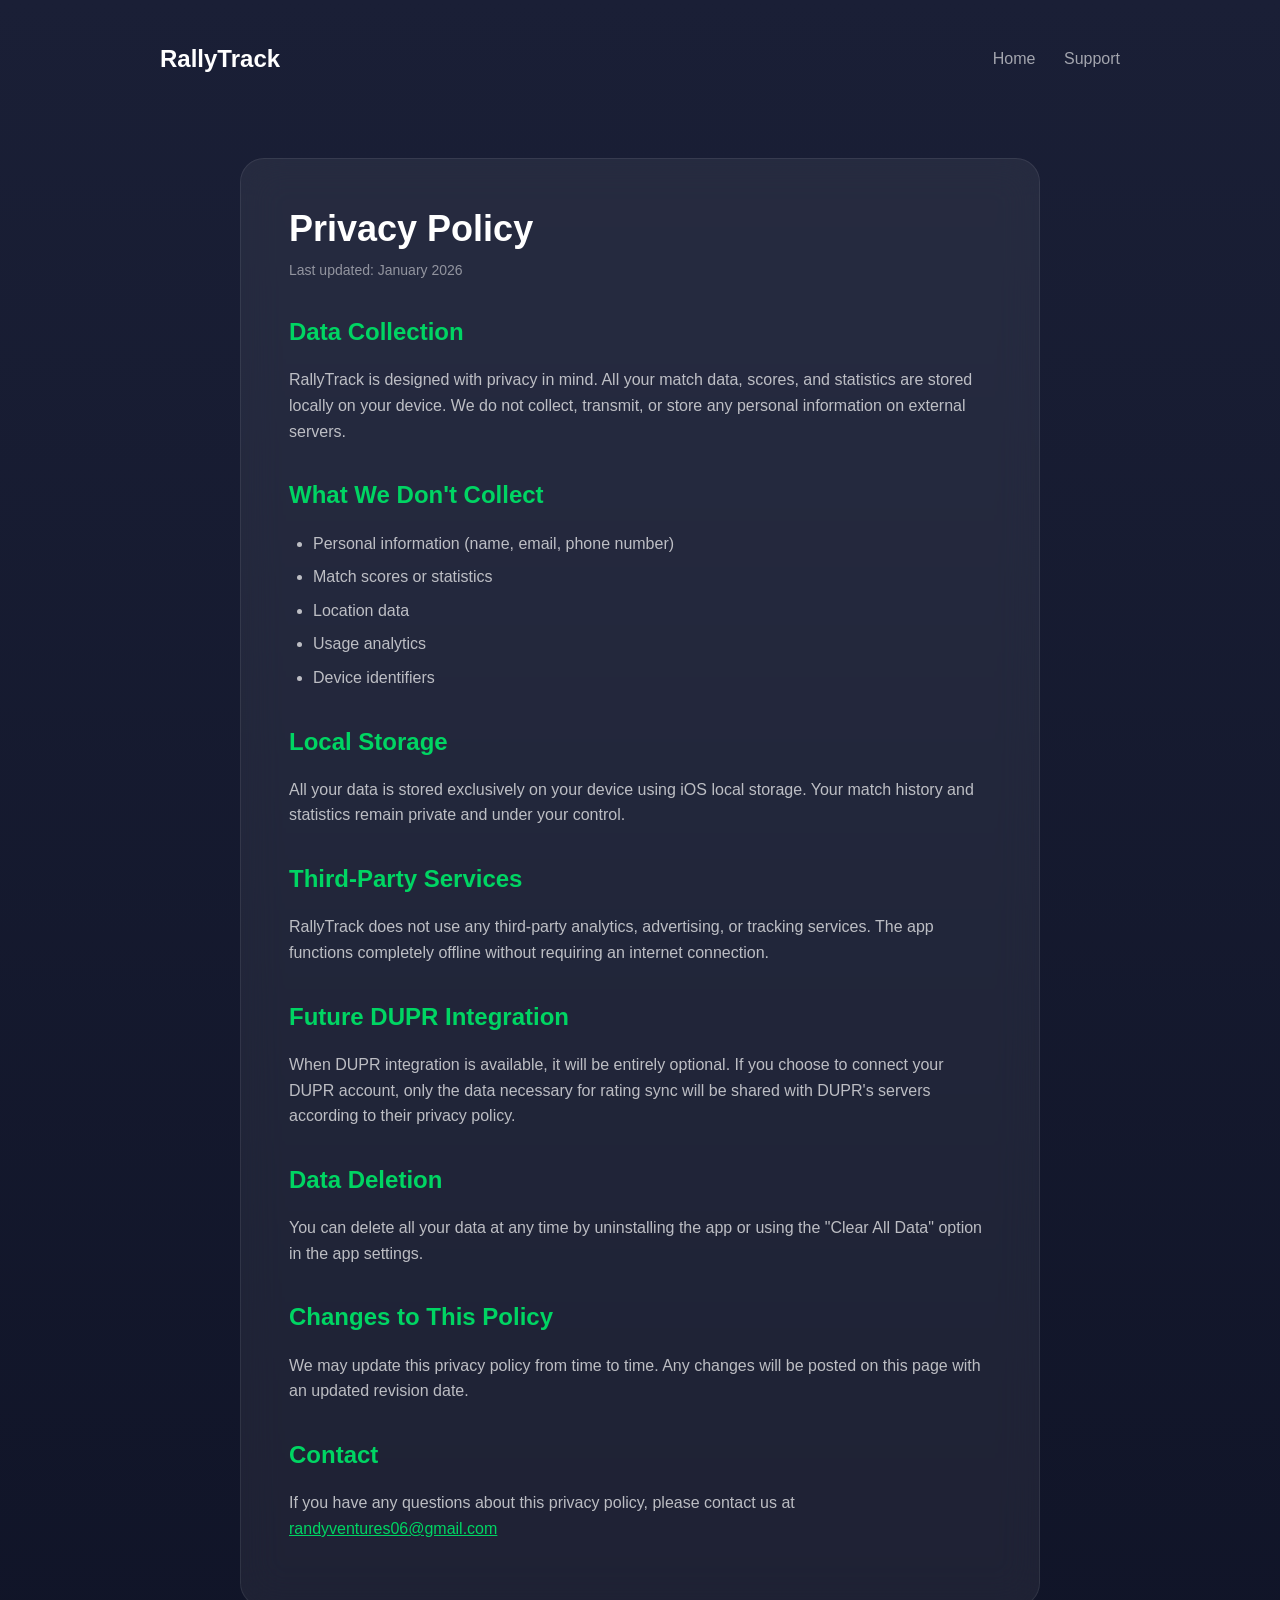
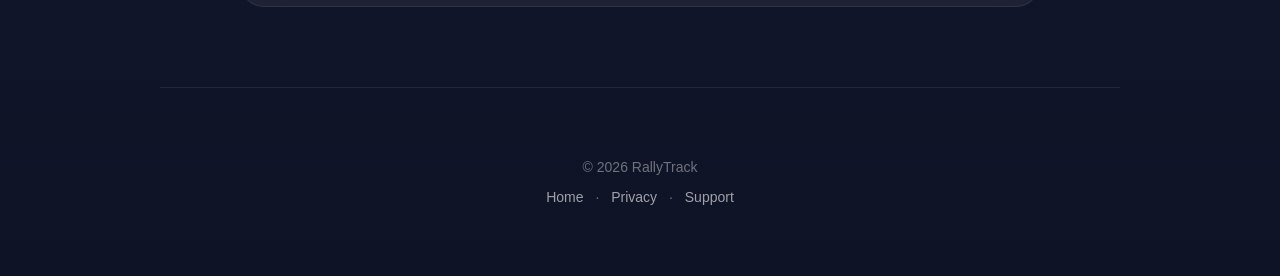
==== site/privacy.html @ a4e7afaf "Update support email to randyventures06@gmail.com" ====
<!doctype html>
<html lang="en">
  <head>
    <meta charset="UTF-8" />
    <meta name="viewport" content="width=device-width, initial-scale=1" />
    <title>Privacy Policy — RallyTrack</title>
    <meta name="description" content="RallyTrack privacy policy" />
    <link rel="stylesheet" href="styles.css" />
    <link rel="icon" type="image/png" href="app-icon.png" />
    <style>
      .content {
        background: rgba(255,255,255,0.06);
        border: 1px solid rgba(255,255,255,0.08);
        border-radius: 24px;
        padding: 48px;
        max-width: 800px;
        margin: 40px auto;
        backdrop-filter: blur(20px);
      }
      
      .content h1 {
        font-size: 36px;
        margin-bottom: 8px;
      }
      
      .content .date {
        color: rgba(255,255,255,0.5);
        font-size: 14px;
        margin-bottom: 32px;
      }
      
      .content h2 {
        font-size: 24px;
        margin-top: 32px;
        margin-bottom: 16px;
        color: #00D563;
      }
      
      .content p {
        color: rgba(255,255,255,0.7);
        margin-bottom: 16px;
        line-height: 1.6;
      }
      
      .content ul {
        color: rgba(255,255,255,0.7);
        margin-left: 24px;
        margin-bottom: 16px;
      }
      
      .content li {
        margin-bottom: 8px;
      }
      
      @media (max-width: 768px) {
        .content {
          padding: 32px 24px;
        }
        
        .content h1 {
          font-size: 28px;
        }
      }
    </style>
  </head>
  <body>
    <div class="container">
      <nav class="nav">
        <div class="brand">RallyTrack</div>
        <div>
          <a href="index.html">Home</a>
          <a href="support.html">Support</a>
        </div>
      </nav>

      <div class="content">
        <h1>Privacy Policy</h1>
        <p class="date">Last updated: January 2026</p>

        <h2>Data Collection</h2>
        <p>
          RallyTrack is designed with privacy in mind. All your match data, scores, and statistics
          are stored locally on your device. We do not collect, transmit, or store any personal
          information on external servers.
        </p>

        <h2>What We Don't Collect</h2>
        <ul>
          <li>Personal information (name, email, phone number)</li>
          <li>Match scores or statistics</li>
          <li>Location data</li>
          <li>Usage analytics</li>
          <li>Device identifiers</li>
        </ul>

        <h2>Local Storage</h2>
        <p>
          All your data is stored exclusively on your device using iOS local storage.
          Your match history and statistics remain private and under your control.
        </p>

        <h2>Third-Party Services</h2>
        <p>
          RallyTrack does not use any third-party analytics, advertising, or tracking services.
          The app functions completely offline without requiring an internet connection.
        </p>

        <h2>Future DUPR Integration</h2>
        <p>
          When DUPR integration is available, it will be entirely optional. If you choose to connect
          your DUPR account, only the data necessary for rating sync will be shared with DUPR's
          servers according to their privacy policy.
        </p>

        <h2>Data Deletion</h2>
        <p>
          You can delete all your data at any time by uninstalling the app or using the "Clear All Data"
          option in the app settings.
        </p>

        <h2>Changes to This Policy</h2>
        <p>
          We may update this privacy policy from time to time. Any changes will be posted on this page
          with an updated revision date.
        </p>

        <h2>Contact</h2>
        <p>
          If you have any questions about this privacy policy, please contact us at
          <a href="mailto:randyventures06@gmail.com" style="color: #00D563;">randyventures06@gmail.com</a>
        </p>
      </div>

      <div class="footer">
        <p>© 2026 RallyTrack</p>
        <p>
          <a href="index.html">Home</a> ·
          <a href="privacy.html">Privacy</a> · 
          <a href="support.html">Support</a>
        </p>
      </div>
    </div>
  </body>
</html>
---- site/styles.css ----
* {
  margin: 0;
  padding: 0;
  box-sizing: border-box;
}

body {
  font-family: -apple-system, BlinkMacSystemFont, "Segoe UI", Roboto, "Helvetica Neue", Arial, sans-serif;
  background: linear-gradient(180deg, #1A1F36 0%, #0f1326 100%);
  color: #ffffff;
  line-height: 1.6;
  min-height: 100vh;
}

.container {
  max-width: 1000px;
  margin: 0 auto;
  padding: 20px;
}

/* Navigation */
.nav {
  display: flex;
  justify-content: space-between;
  align-items: center;
  padding: 20px 0;
  margin-bottom: 60px;
}

.brand {
  font-size: 24px;
  font-weight: 600;
  color: #ffffff;
}

.nav a {
  color: rgba(255,255,255,0.6);
  text-decoration: none;
  margin-left: 24px;
  font-size: 16px;
  transition: color 0.2s;
}

.nav a:hover {
  color: #00D563;
}

/* Hero Section */
.hero {
  display: flex;
  flex-direction: column;
  align-items: center;
  text-align: center;
  gap: 40px;
  margin-bottom: 80px;
  padding: 40px 0;
}

.hero-icon {
  width: 100px;
  height: 100px;
  border-radius: 22px;
  margin-bottom: 20px;
}

.badge {
  display: inline-block;
  background: rgba(0,213,99,0.1);
  color: #00D563;
  padding: 6px 14px;
  border-radius: 20px;
  font-size: 14px;
  font-weight: 500;
  margin-bottom: 16px;
  border: 1px solid rgba(0,213,99,0.2);
}

h1 {
  font-size: 48px;
  font-weight: 700;
  line-height: 1.2;
  margin-bottom: 20px;
  max-width: 700px;
}

.hero p {
  font-size: 20px;
  color: rgba(255,255,255,0.7);
  max-width: 600px;
  margin-bottom: 30px;
}

.cta {
  display: inline-block;
  background: linear-gradient(135deg, #00D563 0%, #00B851 100%);
  color: #ffffff;
  padding: 16px 32px;
  border-radius: 12px;
  text-decoration: none;
  font-weight: 600;
  font-size: 17px;
  margin: 8px;
  transition: all 0.2s;
  box-shadow: 0 4px 20px rgba(0,213,99,0.3);
}

.cta:hover {
  transform: translateY(-2px);
  box-shadow: 0 6px 30px rgba(0,213,99,0.4);
}

.cta.secondary {
  background: rgba(255,255,255,0.08);
  box-shadow: none;
  border: 1px solid rgba(255,255,255,0.12);
}

.cta.secondary:hover {
  background: rgba(255,255,255,0.12);
  box-shadow: none;
}

.hero-card {
  background: rgba(255,255,255,0.06);
  border: 1px solid rgba(255,255,255,0.08);
  border-radius: 24px;
  padding: 40px;
  max-width: 500px;
  width: 100%;
  backdrop-filter: blur(20px);
  text-align: left;
}

.hero-card h2 {
  font-size: 24px;
  font-weight: 600;
  margin-bottom: 20px;
}

.hero-card p {
  color: rgba(255,255,255,0.6);
  font-size: 16px;
  margin: 12px 0;
  line-height: 1.5;
}

/* Feature Grid */
.section {
  display: grid;
  grid-template-columns: repeat(auto-fit, minmax(280px, 1fr));
  gap: 24px;
  margin-bottom: 60px;
}

.card {
  background: rgba(255,255,255,0.06);
  border: 1px solid rgba(255,255,255,0.08);
  border-radius: 20px;
  padding: 32px;
  backdrop-filter: blur(20px);
  transition: all 0.3s;
}

.card:hover {
  background: rgba(255,255,255,0.08);
  border-color: rgba(0,213,99,0.2);
  transform: translateY(-4px);
}

.card h3 {
  font-size: 20px;
  font-weight: 600;
  margin-bottom: 12px;
  color: #ffffff;
}

.card p {
  font-size: 16px;
  color: rgba(255,255,255,0.6);
  line-height: 1.5;
}

/* Footer */
.footer {
  text-align: center;
  padding: 60px 20px 40px;
  border-top: 1px solid rgba(255,255,255,0.08);
  margin-top: 80px;
}

.footer p {
  color: rgba(255,255,255,0.4);
  font-size: 14px;
  margin: 8px 0;
}

.footer a {
  color: rgba(255,255,255,0.6);
  text-decoration: none;
  margin: 0 8px;
  transition: color 0.2s;
}

.footer a:hover {
  color: #00D563;
}

/* Responsive */
@media (max-width: 768px) {
  h1 {
    font-size: 36px;
  }

  .hero p {
    font-size: 18px;
  }

  .nav {
    margin-bottom: 40px;
  }

  .brand {
    font-size: 20px;
  }

  .nav a {
    font-size: 14px;
    margin-left: 16px;
  }

  .section {
    grid-template-columns: 1fr;
  }

  .cta {
    width: 100%;
    margin: 4px 0;
  }
}
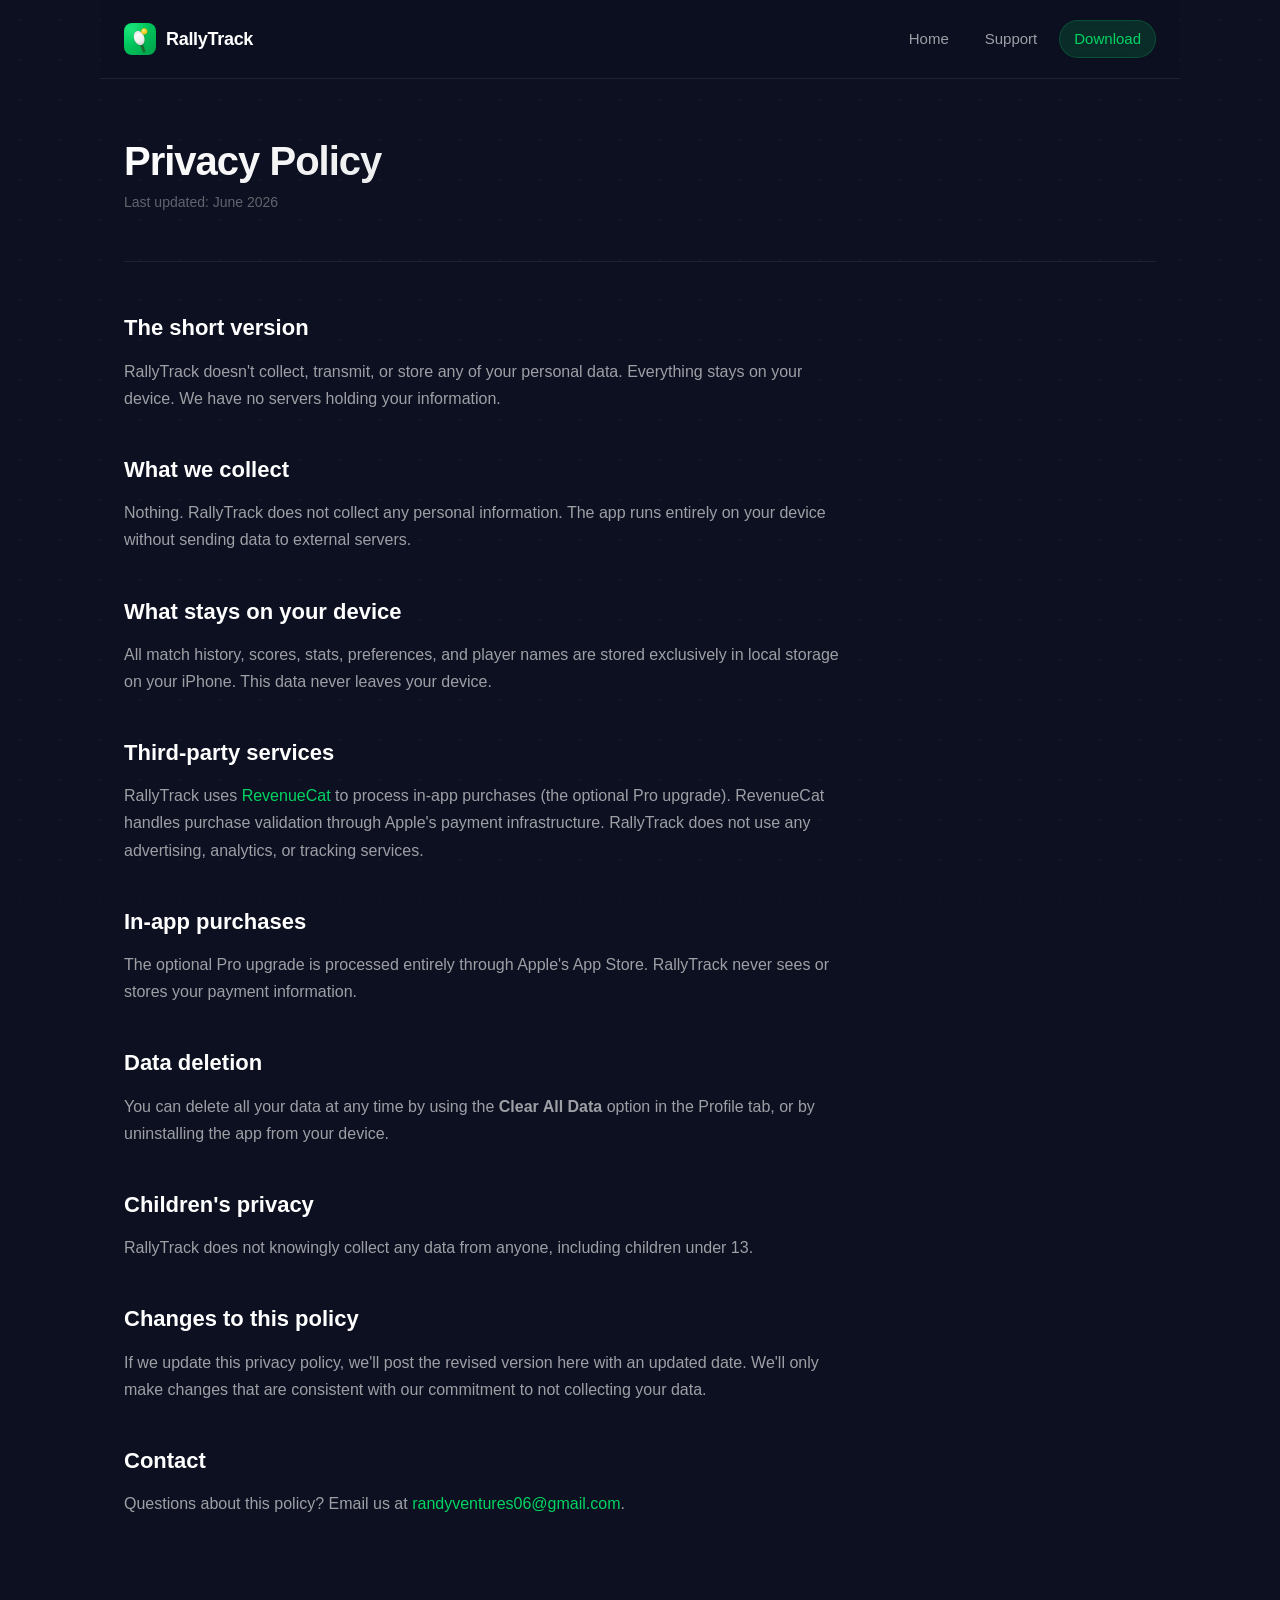
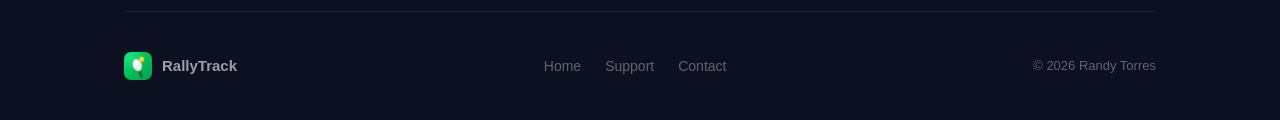
==== commit 94114cc7: "Redesign site — new nav, hero mockup, feature cards, how it works, pro section; fix App Store URL, u" ====
--- a/site/privacy.html
+++ b/site/privacy.html
@@ -1,144 +1,77 @@
 <!doctype html>
 <html lang="en">
-  <head>
-    <meta charset="UTF-8" />
-    <meta name="viewport" content="width=device-width, initial-scale=1" />
-    <title>Privacy Policy — RallyTrack</title>
-    <meta name="description" content="RallyTrack privacy policy" />
-    <link rel="stylesheet" href="styles.css" />
-    <link rel="icon" type="image/png" href="app-icon.png" />
-    <style>
-      .content {
-        background: rgba(255,255,255,0.06);
-        border: 1px solid rgba(255,255,255,0.08);
-        border-radius: 24px;
-        padding: 48px;
-        max-width: 800px;
-        margin: 40px auto;
-        backdrop-filter: blur(20px);
-      }
-      
-      .content h1 {
-        font-size: 36px;
-        margin-bottom: 8px;
-      }
-      
-      .content .date {
-        color: rgba(255,255,255,0.5);
-        font-size: 14px;
-        margin-bottom: 32px;
-      }
-      
-      .content h2 {
-        font-size: 24px;
-        margin-top: 32px;
-        margin-bottom: 16px;
-        color: #00D563;
-      }
-      
-      .content p {
-        color: rgba(255,255,255,0.7);
-        margin-bottom: 16px;
-        line-height: 1.6;
-      }
-      
-      .content ul {
-        color: rgba(255,255,255,0.7);
-        margin-left: 24px;
-        margin-bottom: 16px;
-      }
-      
-      .content li {
-        margin-bottom: 8px;
-      }
-      
-      @media (max-width: 768px) {
-        .content {
-          padding: 32px 24px;
-        }
-        
-        .content h1 {
-          font-size: 28px;
-        }
-      }
-    </style>
-  </head>
-  <body>
-    <div class="container">
-      <nav class="nav">
-        <div class="brand">RallyTrack</div>
-        <div>
-          <a href="index.html">Home</a>
-          <a href="support.html">Support</a>
-        </div>
-      </nav>
+<head>
+  <meta charset="UTF-8" />
+  <meta name="viewport" content="width=device-width, initial-scale=1" />
+  <title>Privacy Policy — RallyTrack</title>
+  <meta name="description" content="RallyTrack privacy policy" />
+  <link rel="stylesheet" href="styles.css" />
+  <link rel="icon" type="image/png" href="app-icon.png" />
+</head>
+<body>
+<div class="container">
 
-      <div class="content">
-        <h1>Privacy Policy</h1>
-        <p class="date">Last updated: January 2026</p>
+  <nav class="nav">
+    <a href="index.html" class="brand">
+      <img src="app-icon.png" alt="RallyTrack" />
+      <span class="brand-name">RallyTrack</span>
+    </a>
+    <div class="nav-links">
+      <a href="index.html">Home</a>
+      <a href="support.html">Support</a>
+      <a href="https://apps.apple.com/us/app/pickleball-score-keeper-rally/id6760594178" target="_blank" class="nav-cta">Download</a>
+    </div>
+  </nav>
 
-        <h2>Data Collection</h2>
-        <p>
-          RallyTrack is designed with privacy in mind. All your match data, scores, and statistics
-          are stored locally on your device. We do not collect, transmit, or store any personal
-          information on external servers.
-        </p>
+  <div class="inner-hero">
+    <h1>Privacy Policy</h1>
+    <p class="date">Last updated: June 2026</p>
+  </div>
 
-        <h2>What We Don't Collect</h2>
-        <ul>
-          <li>Personal information (name, email, phone number)</li>
-          <li>Match scores or statistics</li>
-          <li>Location data</li>
-          <li>Usage analytics</li>
-          <li>Device identifiers</li>
-        </ul>
+  <div class="content-body">
 
-        <h2>Local Storage</h2>
-        <p>
-          All your data is stored exclusively on your device using iOS local storage.
-          Your match history and statistics remain private and under your control.
-        </p>
+    <h2>The short version</h2>
+    <p>RallyTrack doesn't collect, transmit, or store any of your personal data. Everything stays on your device. We have no servers holding your information.</p>
 
-        <h2>Third-Party Services</h2>
-        <p>
-          RallyTrack does not use any third-party analytics, advertising, or tracking services.
-          The app functions completely offline without requiring an internet connection.
-        </p>
+    <h2>What we collect</h2>
+    <p>Nothing. RallyTrack does not collect any personal information. The app runs entirely on your device without sending data to external servers.</p>
 
-        <h2>Future DUPR Integration</h2>
-        <p>
-          When DUPR integration is available, it will be entirely optional. If you choose to connect
-          your DUPR account, only the data necessary for rating sync will be shared with DUPR's
-          servers according to their privacy policy.
-        </p>
+    <h2>What stays on your device</h2>
+    <p>All match history, scores, stats, preferences, and player names are stored exclusively in local storage on your iPhone. This data never leaves your device.</p>
 
-        <h2>Data Deletion</h2>
-        <p>
-          You can delete all your data at any time by uninstalling the app or using the "Clear All Data"
-          option in the app settings.
-        </p>
+    <h2>Third-party services</h2>
+    <p>RallyTrack uses <a href="https://www.revenuecat.com/privacy" target="_blank">RevenueCat</a> to process in-app purchases (the optional Pro upgrade). RevenueCat handles purchase validation through Apple's payment infrastructure. RallyTrack does not use any advertising, analytics, or tracking services.</p>
 
-        <h2>Changes to This Policy</h2>
-        <p>
-          We may update this privacy policy from time to time. Any changes will be posted on this page
-          with an updated revision date.
-        </p>
+    <h2>In-app purchases</h2>
+    <p>The optional Pro upgrade is processed entirely through Apple's App Store. RallyTrack never sees or stores your payment information.</p>
 
-        <h2>Contact</h2>
-        <p>
-          If you have any questions about this privacy policy, please contact us at
-          <a href="mailto:randyventures06@gmail.com" style="color: #00D563;">randyventures06@gmail.com</a>
-        </p>
-      </div>
+    <h2>Data deletion</h2>
+    <p>You can delete all your data at any time by using the <strong>Clear All Data</strong> option in the Profile tab, or by uninstalling the app from your device.</p>
 
-      <div class="footer">
-        <p>© 2026 RallyTrack</p>
-        <p>
-          <a href="index.html">Home</a> ·
-          <a href="privacy.html">Privacy</a> · 
-          <a href="support.html">Support</a>
-        </p>
-      </div>
+    <h2>Children's privacy</h2>
+    <p>RallyTrack does not knowingly collect any data from anyone, including children under 13.</p>
+
+    <h2>Changes to this policy</h2>
+    <p>If we update this privacy policy, we'll post the revised version here with an updated date. We'll only make changes that are consistent with our commitment to not collecting your data.</p>
+
+    <h2>Contact</h2>
+    <p>Questions about this policy? Email us at <a href="mailto:randyventures06@gmail.com">randyventures06@gmail.com</a>.</p>
+
+  </div>
+
+  <footer class="footer">
+    <div class="footer-brand">
+      <img src="app-icon.png" alt="RallyTrack" />
+      <span>RallyTrack</span>
     </div>
-  </body>
+    <div class="footer-links">
+      <a href="index.html">Home</a>
+      <a href="support.html">Support</a>
+      <a href="mailto:randyventures06@gmail.com">Contact</a>
+    </div>
+    <div class="footer-copy">© 2026 Randy Torres</div>
+  </footer>
+
+</div>
+</body>
 </html>
--- a/site/styles.css
+++ b/site/styles.css
@@ -1,239 +1,852 @@
-* {
+*, *::before, *::after {
   margin: 0;
   padding: 0;
   box-sizing: border-box;
 }
 
+:root {
+  --green: #00D563;
+  --green-dark: #00B851;
+  --green-glow: rgba(0, 213, 99, 0.15);
+  --bg: #0d1020;
+  --bg2: #111628;
+  --card: rgba(255,255,255,0.055);
+  --card-border: rgba(255,255,255,0.08);
+  --text: #ffffff;
+  --text-sec: rgba(255,255,255,0.6);
+  --text-faint: rgba(255,255,255,0.35);
+  --divider: rgba(255,255,255,0.08);
+}
+
+html { scroll-behavior: smooth; }
+
 body {
-  font-family: -apple-system, BlinkMacSystemFont, "Segoe UI", Roboto, "Helvetica Neue", Arial, sans-serif;
-  background: linear-gradient(180deg, #1A1F36 0%, #0f1326 100%);
-  color: #ffffff;
+  font-family: -apple-system, BlinkMacSystemFont, "SF Pro Display", "Helvetica Neue", Arial, sans-serif;
+  background: var(--bg);
+  color: var(--text);
   line-height: 1.6;
   min-height: 100vh;
+  -webkit-font-smoothing: antialiased;
+}
+
+/* ─── Dot grid ─────────────────────────────────────── */
+body::before {
+  content: '';
+  position: fixed;
+  inset: 0;
+  background-image: radial-gradient(circle, rgba(255,255,255,0.035) 1px, transparent 1px);
+  background-size: 40px 40px;
+  pointer-events: none;
+  z-index: 0;
 }
 
 .container {
-  max-width: 1000px;
+  max-width: 1080px;
   margin: 0 auto;
-  padding: 20px;
-}
-
-/* Navigation */
+  padding: 0 24px;
+  position: relative;
+  z-index: 1;
+}
+
+/* ─── Nav ────────────────────────────────────────────── */
 .nav {
   display: flex;
   justify-content: space-between;
   align-items: center;
   padding: 20px 0;
-  margin-bottom: 60px;
+  position: sticky;
+  top: 0;
+  z-index: 100;
+  background: rgba(13,16,32,0.85);
+  backdrop-filter: blur(20px);
+  -webkit-backdrop-filter: blur(20px);
+  border-bottom: 1px solid var(--divider);
+  margin: 0 -24px;
+  padding-left: 24px;
+  padding-right: 24px;
 }
 
 .brand {
-  font-size: 24px;
-  font-weight: 600;
-  color: #ffffff;
-}
-
-.nav a {
-  color: rgba(255,255,255,0.6);
+  display: flex;
+  align-items: center;
+  gap: 10px;
   text-decoration: none;
-  margin-left: 24px;
-  font-size: 16px;
-  transition: color 0.2s;
-}
-
-.nav a:hover {
-  color: #00D563;
-}
-
-/* Hero Section */
-.hero {
-  display: flex;
-  flex-direction: column;
-  align-items: center;
-  text-align: center;
-  gap: 40px;
-  margin-bottom: 80px;
-  padding: 40px 0;
-}
-
-.hero-icon {
-  width: 100px;
-  height: 100px;
-  border-radius: 22px;
-  margin-bottom: 20px;
-}
-
-.badge {
-  display: inline-block;
-  background: rgba(0,213,99,0.1);
-  color: #00D563;
+  color: var(--text);
+}
+
+.brand img {
+  width: 32px;
+  height: 32px;
+  border-radius: 8px;
+}
+
+.brand-name {
+  font-size: 18px;
+  font-weight: 700;
+  letter-spacing: -0.3px;
+}
+
+.nav-links {
+  display: flex;
+  align-items: center;
+  gap: 8px;
+}
+
+.nav-links a {
+  color: var(--text-sec);
+  text-decoration: none;
+  font-size: 15px;
+  font-weight: 500;
   padding: 6px 14px;
   border-radius: 20px;
+  transition: all 0.2s;
+}
+
+.nav-links a:hover {
+  color: var(--text);
+  background: rgba(255,255,255,0.06);
+}
+
+.nav-links .nav-cta {
+  background: var(--green-glow);
+  color: var(--green);
+  border: 1px solid rgba(0,213,99,0.2);
+}
+
+.nav-links .nav-cta:hover {
+  background: rgba(0,213,99,0.2);
+}
+
+/* ─── Hero ───────────────────────────────────────────── */
+.hero {
+  display: grid;
+  grid-template-columns: 1fr 1fr;
+  gap: 60px;
+  align-items: center;
+  padding: 100px 0 80px;
+}
+
+.hero-left { max-width: 540px; }
+
+.hero-badge {
+  display: inline-flex;
+  align-items: center;
+  gap: 6px;
+  background: var(--green-glow);
+  color: var(--green);
+  padding: 6px 14px;
+  border-radius: 20px;
+  font-size: 13px;
+  font-weight: 600;
+  margin-bottom: 24px;
+  border: 1px solid rgba(0,213,99,0.2);
+  letter-spacing: 0.3px;
+}
+
+.hero-badge::before {
+  content: '';
+  width: 6px;
+  height: 6px;
+  border-radius: 50%;
+  background: var(--green);
+  flex-shrink: 0;
+}
+
+h1 {
+  font-size: 54px;
+  font-weight: 800;
+  line-height: 1.1;
+  letter-spacing: -1.5px;
+  margin-bottom: 20px;
+  background: linear-gradient(135deg, #ffffff 0%, rgba(255,255,255,0.75) 100%);
+  -webkit-background-clip: text;
+  -webkit-text-fill-color: transparent;
+  background-clip: text;
+}
+
+.hero-sub {
+  font-size: 18px;
+  color: var(--text-sec);
+  line-height: 1.65;
+  margin-bottom: 36px;
+  max-width: 440px;
+}
+
+.hero-actions {
+  display: flex;
+  flex-wrap: wrap;
+  gap: 12px;
+  align-items: center;
+}
+
+.btn {
+  display: inline-flex;
+  align-items: center;
+  gap: 10px;
+  padding: 14px 26px;
+  border-radius: 14px;
+  text-decoration: none;
+  font-weight: 700;
+  font-size: 16px;
+  transition: all 0.2s;
+  border: none;
+  cursor: pointer;
+}
+
+.btn-primary {
+  background: linear-gradient(135deg, var(--green) 0%, var(--green-dark) 100%);
+  color: #fff;
+  box-shadow: 0 4px 24px rgba(0,213,99,0.35);
+}
+
+.btn-primary:hover {
+  transform: translateY(-2px);
+  box-shadow: 0 8px 32px rgba(0,213,99,0.45);
+}
+
+.btn-ghost {
+  background: rgba(255,255,255,0.06);
+  color: var(--text-sec);
+  border: 1px solid var(--card-border);
+}
+
+.btn-ghost:hover {
+  background: rgba(255,255,255,0.1);
+  color: var(--text);
+}
+
+/* App Store button */
+.appstore-btn {
+  display: inline-flex;
+  align-items: center;
+  gap: 10px;
+  background: var(--text);
+  color: #000;
+  padding: 12px 22px;
+  border-radius: 14px;
+  text-decoration: none;
+  transition: all 0.2s;
+}
+
+.appstore-btn:hover {
+  transform: translateY(-2px);
+  box-shadow: 0 8px 32px rgba(255,255,255,0.15);
+}
+
+.appstore-btn svg { flex-shrink: 0; }
+
+.appstore-btn-text { line-height: 1.15; }
+.appstore-btn-label { font-size: 10px; font-weight: 500; opacity: 0.7; display: block; }
+.appstore-btn-store { font-size: 17px; font-weight: 700; display: block; }
+
+/* ─── Hero right — score mockup ────────────────────── */
+.hero-right {
+  display: flex;
+  justify-content: center;
+  align-items: center;
+}
+
+.score-mockup {
+  background: linear-gradient(145deg, #1c2038, #070916);
+  border: 1px solid rgba(255,255,255,0.1);
+  border-radius: 32px;
+  padding: 36px 32px 28px;
+  width: 100%;
+  max-width: 320px;
+  box-shadow: 0 24px 80px rgba(0,0,0,0.5), 0 0 0 1px rgba(255,255,255,0.05);
+  position: relative;
+  overflow: hidden;
+}
+
+.score-mockup::before {
+  content: '';
+  position: absolute;
+  top: -60px;
+  left: 50%;
+  transform: translateX(-50%);
+  width: 280px;
+  height: 280px;
+  background: radial-gradient(circle, rgba(0,213,99,0.12) 0%, transparent 70%);
+  pointer-events: none;
+}
+
+.mockup-header {
+  display: flex;
+  align-items: center;
+  justify-content: space-between;
+  margin-bottom: 28px;
+}
+
+.mockup-logo {
+  display: flex;
+  align-items: center;
+  gap: 8px;
+}
+
+.mockup-logo img {
+  width: 24px;
+  height: 24px;
+  border-radius: 6px;
+}
+
+.mockup-logo span {
+  font-size: 13px;
+  font-weight: 700;
+  letter-spacing: 0.5px;
+  color: rgba(255,255,255,0.9);
+}
+
+.mockup-badge {
+  font-size: 11px;
+  font-weight: 700;
+  color: var(--green);
+  background: rgba(0,213,99,0.12);
+  border: 1px solid rgba(0,213,99,0.25);
+  padding: 4px 10px;
+  border-radius: 20px;
+}
+
+.mockup-scores {
+  display: flex;
+  align-items: flex-end;
+  justify-content: center;
+  gap: 0;
+  margin-bottom: 8px;
+}
+
+.mockup-score {
+  text-align: center;
+  flex: 1;
+}
+
+.mockup-score-num {
+  font-size: 80px;
+  font-weight: 900;
+  line-height: 1;
+  letter-spacing: -3px;
+  font-variant-numeric: tabular-nums;
+}
+
+.mockup-score-num.you { color: var(--green); }
+.mockup-score-num.them { color: rgba(255,107,107,0.5); }
+
+.mockup-sep {
+  font-size: 40px;
+  font-weight: 200;
+  color: rgba(255,255,255,0.2);
+  padding: 0 6px;
+  padding-bottom: 12px;
+  align-self: flex-end;
+}
+
+.mockup-labels {
+  display: flex;
+  justify-content: space-around;
+  margin-bottom: 28px;
+}
+
+.mockup-label {
+  font-size: 11px;
+  font-weight: 700;
+  color: rgba(255,255,255,0.4);
+  letter-spacing: 1px;
+  text-align: center;
+}
+
+.mockup-divider {
+  height: 1px;
+  background: linear-gradient(90deg, transparent, rgba(255,255,255,0.07), transparent);
+  margin-bottom: 20px;
+}
+
+.mockup-pills {
+  display: grid;
+  grid-template-columns: 1fr 1fr;
+  gap: 8px;
+}
+
+.mockup-pill {
+  background: rgba(255,255,255,0.05);
+  border: 1px solid rgba(255,255,255,0.07);
+  border-radius: 12px;
+  padding: 10px 12px;
+  text-align: center;
+}
+
+.mockup-pill-val {
+  font-size: 16px;
+  font-weight: 800;
+  color: var(--text);
+}
+
+.mockup-pill-label {
+  font-size: 10px;
+  color: rgba(255,255,255,0.4);
+  margin-top: 2px;
+}
+
+.mockup-tap-btns {
+  display: grid;
+  grid-template-columns: 1fr 1fr;
+  gap: 10px;
+  margin-top: 20px;
+}
+
+.mockup-tap-btn {
+  border-radius: 16px;
+  padding: 16px 8px;
+  text-align: center;
+  font-size: 13px;
+  font-weight: 700;
+}
+
+.mockup-tap-btn.you-btn {
+  background: rgba(0,213,99,0.12);
+  border: 1px solid rgba(0,213,99,0.2);
+  color: var(--green);
+}
+
+.mockup-tap-btn.them-btn {
+  background: rgba(255,255,255,0.05);
+  border: 1px solid rgba(255,255,255,0.08);
+  color: rgba(255,255,255,0.5);
+}
+
+/* ─── Section headers ─────────────────────────────────── */
+.section-header {
+  text-align: center;
+  margin-bottom: 56px;
+}
+
+.section-label {
+  display: inline-block;
+  font-size: 12px;
+  font-weight: 700;
+  letter-spacing: 2px;
+  text-transform: uppercase;
+  color: var(--green);
+  margin-bottom: 14px;
+}
+
+.section-title {
+  font-size: 40px;
+  font-weight: 800;
+  letter-spacing: -1px;
+  line-height: 1.15;
+  background: linear-gradient(135deg, #ffffff 0%, rgba(255,255,255,0.7) 100%);
+  -webkit-background-clip: text;
+  -webkit-text-fill-color: transparent;
+  background-clip: text;
+}
+
+.section-desc {
+  font-size: 17px;
+  color: var(--text-sec);
+  margin-top: 14px;
+  max-width: 540px;
+  margin-left: auto;
+  margin-right: auto;
+  line-height: 1.65;
+}
+
+/* ─── Features ────────────────────────────────────────── */
+.features-section {
+  padding: 80px 0;
+  border-top: 1px solid var(--divider);
+}
+
+.features-grid {
+  display: grid;
+  grid-template-columns: repeat(3, 1fr);
+  gap: 20px;
+}
+
+.feature-card {
+  background: var(--card);
+  border: 1px solid var(--card-border);
+  border-radius: 24px;
+  padding: 32px 28px;
+  transition: all 0.3s;
+  position: relative;
+  overflow: hidden;
+}
+
+.feature-card:hover {
+  background: rgba(255,255,255,0.075);
+  border-color: rgba(0,213,99,0.2);
+  transform: translateY(-4px);
+  box-shadow: 0 20px 60px rgba(0,0,0,0.3);
+}
+
+.feature-icon {
+  width: 44px;
+  height: 44px;
+  border-radius: 14px;
+  background: var(--green-glow);
+  border: 1px solid rgba(0,213,99,0.2);
+  display: flex;
+  align-items: center;
+  justify-content: center;
+  margin-bottom: 20px;
+}
+
+.feature-icon svg {
+  width: 20px;
+  height: 20px;
+  stroke: var(--green);
+  fill: none;
+  stroke-width: 2;
+  stroke-linecap: round;
+  stroke-linejoin: round;
+}
+
+.feature-title {
+  font-size: 17px;
+  font-weight: 700;
+  margin-bottom: 8px;
+  color: var(--text);
+}
+
+.feature-desc {
   font-size: 14px;
-  font-weight: 500;
+  color: var(--text-sec);
+  line-height: 1.6;
+}
+
+/* ─── How it works ─────────────────────────────────── */
+.how-section {
+  padding: 80px 0;
+  border-top: 1px solid var(--divider);
+}
+
+.steps {
+  display: grid;
+  grid-template-columns: repeat(4, 1fr);
+  gap: 24px;
+  position: relative;
+}
+
+.steps::before {
+  content: '';
+  position: absolute;
+  top: 28px;
+  left: calc(12.5% + 16px);
+  right: calc(12.5% + 16px);
+  height: 1px;
+  background: linear-gradient(90deg, var(--green), rgba(0,213,99,0.3));
+  z-index: 0;
+}
+
+.step {
+  text-align: center;
+  position: relative;
+  z-index: 1;
+}
+
+.step-num {
+  width: 56px;
+  height: 56px;
+  border-radius: 50%;
+  background: linear-gradient(135deg, var(--green), var(--green-dark));
+  color: #fff;
+  font-size: 20px;
+  font-weight: 800;
+  display: flex;
+  align-items: center;
+  justify-content: center;
+  margin: 0 auto 20px;
+  box-shadow: 0 4px 20px rgba(0,213,99,0.4);
+}
+
+.step-title {
+  font-size: 16px;
+  font-weight: 700;
+  margin-bottom: 8px;
+}
+
+.step-desc {
+  font-size: 14px;
+  color: var(--text-sec);
+  line-height: 1.5;
+}
+
+/* ─── Pro section ──────────────────────────────────── */
+.pro-section {
+  padding: 80px 0;
+  border-top: 1px solid var(--divider);
+}
+
+.pro-card {
+  background: linear-gradient(135deg, rgba(0,213,99,0.08) 0%, rgba(107,99,255,0.06) 100%);
+  border: 1px solid rgba(0,213,99,0.2);
+  border-radius: 32px;
+  padding: 56px 64px;
+  display: grid;
+  grid-template-columns: 1fr 1fr;
+  gap: 60px;
+  align-items: center;
+  position: relative;
+  overflow: hidden;
+}
+
+.pro-card::before {
+  content: '';
+  position: absolute;
+  top: -100px;
+  right: -100px;
+  width: 400px;
+  height: 400px;
+  background: radial-gradient(circle, rgba(0,213,99,0.1) 0%, transparent 70%);
+  pointer-events: none;
+}
+
+.pro-title {
+  font-size: 36px;
+  font-weight: 800;
+  letter-spacing: -0.8px;
+  line-height: 1.2;
   margin-bottom: 16px;
-  border: 1px solid rgba(0,213,99,0.2);
-}
-
-h1 {
-  font-size: 48px;
-  font-weight: 700;
-  line-height: 1.2;
-  margin-bottom: 20px;
-  max-width: 700px;
-}
-
-.hero p {
+}
+
+.pro-desc {
+  font-size: 16px;
+  color: var(--text-sec);
+  line-height: 1.65;
+  margin-bottom: 28px;
+}
+
+.pro-price {
+  display: inline-flex;
+  align-items: center;
+  gap: 10px;
+  background: rgba(0,213,99,0.12);
+  border: 1px solid rgba(0,213,99,0.25);
+  border-radius: 12px;
+  padding: 8px 16px;
+  font-size: 15px;
+  font-weight: 700;
+  color: var(--green);
+  margin-bottom: 24px;
+}
+
+.pro-features {
+  list-style: none;
+  display: flex;
+  flex-direction: column;
+  gap: 14px;
+}
+
+.pro-features li {
+  display: flex;
+  align-items: center;
+  gap: 12px;
+  font-size: 15px;
+  color: var(--text-sec);
+}
+
+.pro-features li::before {
+  content: '';
+  width: 18px;
+  height: 18px;
+  background: url("data:image/svg+xml,%3Csvg xmlns='http://www.w3.org/2000/svg' viewBox='0 0 24 24' fill='none' stroke='%2300D563' stroke-width='2.5' stroke-linecap='round' stroke-linejoin='round'%3E%3Cpolyline points='20,6 9,17 4,12'/%3E%3C/svg%3E") center/contain no-repeat;
+  flex-shrink: 0;
+}
+
+/* ─── CTA section ──────────────────────────────────── */
+.cta-section {
+  padding: 80px 0 100px;
+  border-top: 1px solid var(--divider);
+  text-align: center;
+}
+
+.cta-section h2 {
+  font-size: 44px;
+  font-weight: 800;
+  letter-spacing: -1px;
+  margin-bottom: 16px;
+  background: linear-gradient(135deg, #ffffff 0%, rgba(255,255,255,0.7) 100%);
+  -webkit-background-clip: text;
+  -webkit-text-fill-color: transparent;
+  background-clip: text;
+}
+
+.cta-section p {
+  font-size: 17px;
+  color: var(--text-sec);
+  margin-bottom: 36px;
+}
+
+/* ─── Footer ──────────────────────────────────────── */
+.footer {
+  border-top: 1px solid var(--divider);
+  padding: 40px 0;
+  display: flex;
+  align-items: center;
+  justify-content: space-between;
+  flex-wrap: wrap;
+  gap: 16px;
+}
+
+.footer-brand {
+  display: flex;
+  align-items: center;
+  gap: 10px;
+}
+
+.footer-brand img {
+  width: 28px;
+  height: 28px;
+  border-radius: 7px;
+}
+
+.footer-brand span {
+  font-size: 15px;
+  font-weight: 700;
+  color: var(--text-sec);
+}
+
+.footer-links {
+  display: flex;
+  align-items: center;
+  gap: 24px;
+}
+
+.footer-links a {
+  color: var(--text-faint);
+  text-decoration: none;
+  font-size: 14px;
+  transition: color 0.2s;
+}
+
+.footer-links a:hover { color: var(--text-sec); }
+
+.footer-copy {
+  color: var(--text-faint);
+  font-size: 13px;
+}
+
+/* ─── Inner page (privacy/support) ─────────────────── */
+.inner-hero {
+  padding: 60px 0 48px;
+  border-bottom: 1px solid var(--divider);
+  margin-bottom: 48px;
+}
+
+.inner-hero h1 {
+  font-size: 40px;
+  font-weight: 800;
+  letter-spacing: -1px;
+  margin-bottom: 8px;
+  background: linear-gradient(135deg, #ffffff 0%, rgba(255,255,255,0.75) 100%);
+  -webkit-background-clip: text;
+  -webkit-text-fill-color: transparent;
+  background-clip: text;
+}
+
+.inner-hero .date {
+  color: var(--text-faint);
+  font-size: 14px;
+}
+
+.content-body {
+  max-width: 720px;
+  padding-bottom: 80px;
+}
+
+.content-body h2 {
+  font-size: 22px;
+  font-weight: 700;
+  color: var(--text);
+  margin: 40px 0 12px;
+}
+
+.content-body h2:first-child { margin-top: 0; }
+
+.content-body p {
+  font-size: 16px;
+  color: var(--text-sec);
+  line-height: 1.7;
+  margin-bottom: 14px;
+}
+
+.content-body ul {
+  margin: 0 0 16px 24px;
+}
+
+.content-body li {
+  font-size: 16px;
+  color: var(--text-sec);
+  line-height: 1.7;
+  margin-bottom: 6px;
+}
+
+.content-body a { color: var(--green); text-decoration: none; }
+.content-body a:hover { text-decoration: underline; }
+
+.faq-item {
+  border-top: 1px solid var(--divider);
+  padding: 28px 0;
+}
+
+.faq-item:last-child { border-bottom: 1px solid var(--divider); }
+
+.faq-item h2 {
+  margin: 0 0 10px;
+  font-size: 17px;
+  font-weight: 700;
+  color: var(--text);
+}
+
+.faq-item p, .faq-item ul {
+  margin-bottom: 0;
+}
+
+.contact-card {
+  margin-top: 48px;
+  background: var(--green-glow);
+  border: 1px solid rgba(0,213,99,0.22);
+  border-radius: 20px;
+  padding: 32px;
+  text-align: center;
+}
+
+.contact-card h3 {
   font-size: 20px;
-  color: rgba(255,255,255,0.7);
-  max-width: 600px;
-  margin-bottom: 30px;
-}
-
-.cta {
-  display: inline-block;
-  background: linear-gradient(135deg, #00D563 0%, #00B851 100%);
-  color: #ffffff;
-  padding: 16px 32px;
-  border-radius: 12px;
-  text-decoration: none;
+  font-weight: 700;
+  margin-bottom: 8px;
+}
+
+.contact-card p { color: var(--text-sec); margin-bottom: 12px; }
+
+.contact-card a {
+  color: var(--green);
   font-weight: 600;
   font-size: 17px;
-  margin: 8px;
-  transition: all 0.2s;
-  box-shadow: 0 4px 20px rgba(0,213,99,0.3);
-}
-
-.cta:hover {
-  transform: translateY(-2px);
-  box-shadow: 0 6px 30px rgba(0,213,99,0.4);
-}
-
-.cta.secondary {
-  background: rgba(255,255,255,0.08);
-  box-shadow: none;
-  border: 1px solid rgba(255,255,255,0.12);
-}
-
-.cta.secondary:hover {
-  background: rgba(255,255,255,0.12);
-  box-shadow: none;
-}
-
-.hero-card {
-  background: rgba(255,255,255,0.06);
-  border: 1px solid rgba(255,255,255,0.08);
-  border-radius: 24px;
-  padding: 40px;
-  max-width: 500px;
-  width: 100%;
-  backdrop-filter: blur(20px);
-  text-align: left;
-}
-
-.hero-card h2 {
-  font-size: 24px;
-  font-weight: 600;
-  margin-bottom: 20px;
-}
-
-.hero-card p {
-  color: rgba(255,255,255,0.6);
-  font-size: 16px;
-  margin: 12px 0;
-  line-height: 1.5;
-}
-
-/* Feature Grid */
-.section {
-  display: grid;
-  grid-template-columns: repeat(auto-fit, minmax(280px, 1fr));
-  gap: 24px;
-  margin-bottom: 60px;
-}
-
-.card {
-  background: rgba(255,255,255,0.06);
-  border: 1px solid rgba(255,255,255,0.08);
-  border-radius: 20px;
-  padding: 32px;
-  backdrop-filter: blur(20px);
-  transition: all 0.3s;
-}
-
-.card:hover {
-  background: rgba(255,255,255,0.08);
-  border-color: rgba(0,213,99,0.2);
-  transform: translateY(-4px);
-}
-
-.card h3 {
-  font-size: 20px;
-  font-weight: 600;
-  margin-bottom: 12px;
-  color: #ffffff;
-}
-
-.card p {
-  font-size: 16px;
-  color: rgba(255,255,255,0.6);
-  line-height: 1.5;
-}
-
-/* Footer */
-.footer {
-  text-align: center;
-  padding: 60px 20px 40px;
-  border-top: 1px solid rgba(255,255,255,0.08);
-  margin-top: 80px;
-}
-
-.footer p {
-  color: rgba(255,255,255,0.4);
-  font-size: 14px;
-  margin: 8px 0;
-}
-
-.footer a {
-  color: rgba(255,255,255,0.6);
   text-decoration: none;
-  margin: 0 8px;
-  transition: color 0.2s;
-}
-
-.footer a:hover {
-  color: #00D563;
-}
-
-/* Responsive */
-@media (max-width: 768px) {
-  h1 {
-    font-size: 36px;
-  }
-
-  .hero p {
-    font-size: 18px;
-  }
-
-  .nav {
-    margin-bottom: 40px;
-  }
-
-  .brand {
-    font-size: 20px;
-  }
-
-  .nav a {
-    font-size: 14px;
-    margin-left: 16px;
-  }
-
-  .section {
-    grid-template-columns: 1fr;
-  }
-
-  .cta {
-    width: 100%;
-    margin: 4px 0;
-  }
-}
+}
+
+/* ─── Responsive ──────────────────────────────────── */
+@media (max-width: 900px) {
+  .hero { grid-template-columns: 1fr; gap: 48px; padding: 72px 0 60px; }
+  .hero-left { max-width: 100%; }
+  .hero-right { display: none; }
+  h1 { font-size: 42px; }
+  .features-grid { grid-template-columns: repeat(2, 1fr); }
+  .steps { grid-template-columns: repeat(2, 1fr); }
+  .steps::before { display: none; }
+  .pro-card { grid-template-columns: 1fr; gap: 32px; padding: 40px 32px; }
+  .section-title { font-size: 32px; }
+  .cta-section h2 { font-size: 34px; }
+  .footer { flex-direction: column; align-items: flex-start; gap: 20px; }
+}
+
+@media (max-width: 600px) {
+  h1 { font-size: 34px; letter-spacing: -0.8px; }
+  .features-grid { grid-template-columns: 1fr; }
+  .steps { grid-template-columns: 1fr 1fr; }
+  .hero-actions { flex-direction: column; align-items: flex-start; }
+  .appstore-btn { width: 100%; justify-content: center; }
+  .btn { width: 100%; justify-content: center; }
+  .section-title { font-size: 28px; }
+  .inner-hero h1 { font-size: 32px; }
+}
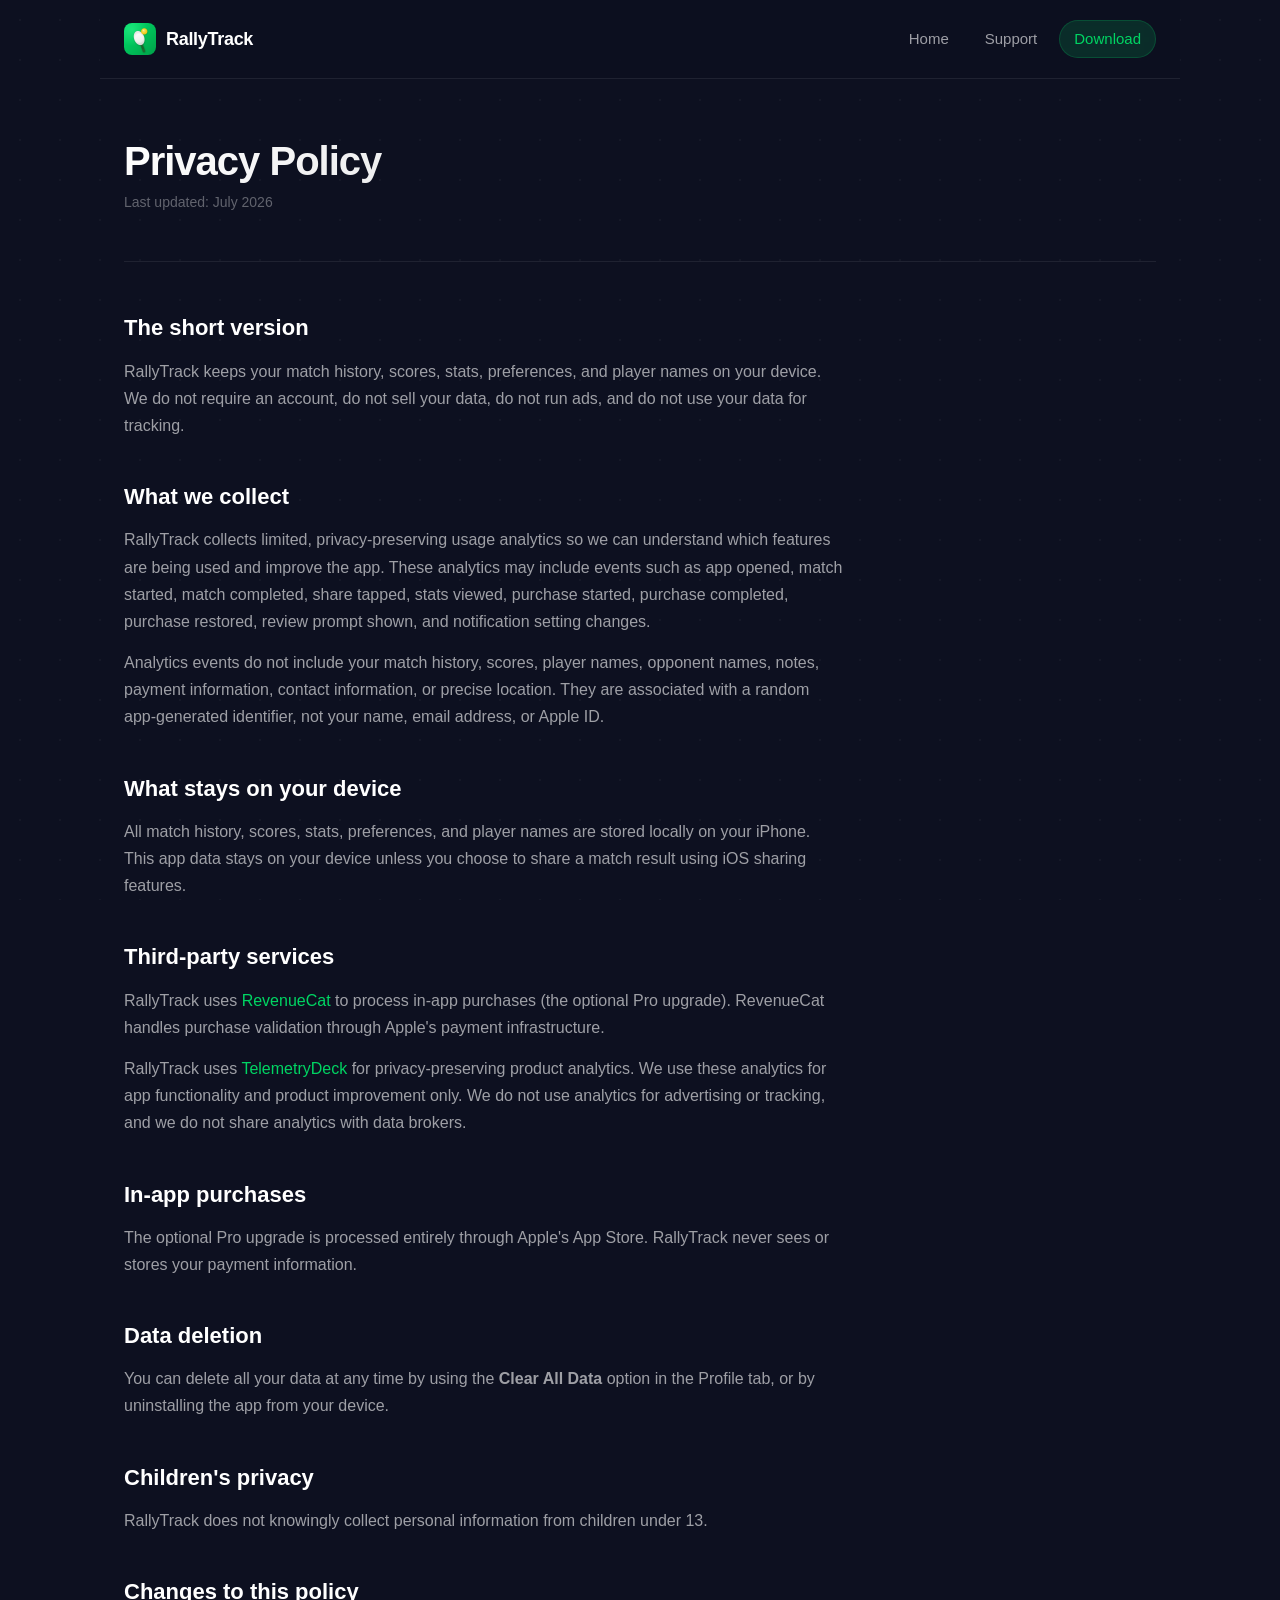
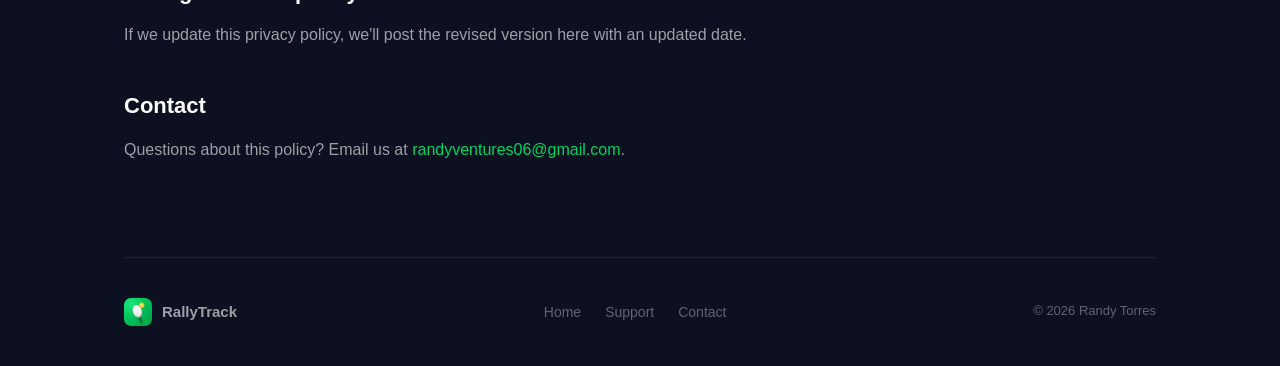
==== commit 48b8d618: "Update privacy policy for analytics" ====
--- a/site/privacy.html
+++ b/site/privacy.html
@@ -25,22 +25,24 @@
 
   <div class="inner-hero">
     <h1>Privacy Policy</h1>
-    <p class="date">Last updated: June 2026</p>
+    <p class="date">Last updated: July 2026</p>
   </div>
 
   <div class="content-body">
 
     <h2>The short version</h2>
-    <p>RallyTrack doesn't collect, transmit, or store any of your personal data. Everything stays on your device. We have no servers holding your information.</p>
+    <p>RallyTrack keeps your match history, scores, stats, preferences, and player names on your device. We do not require an account, do not sell your data, do not run ads, and do not use your data for tracking.</p>
 
     <h2>What we collect</h2>
-    <p>Nothing. RallyTrack does not collect any personal information. The app runs entirely on your device without sending data to external servers.</p>
+    <p>RallyTrack collects limited, privacy-preserving usage analytics so we can understand which features are being used and improve the app. These analytics may include events such as app opened, match started, match completed, share tapped, stats viewed, purchase started, purchase completed, purchase restored, review prompt shown, and notification setting changes.</p>
+    <p>Analytics events do not include your match history, scores, player names, opponent names, notes, payment information, contact information, or precise location. They are associated with a random app-generated identifier, not your name, email address, or Apple ID.</p>
 
     <h2>What stays on your device</h2>
-    <p>All match history, scores, stats, preferences, and player names are stored exclusively in local storage on your iPhone. This data never leaves your device.</p>
+    <p>All match history, scores, stats, preferences, and player names are stored locally on your iPhone. This app data stays on your device unless you choose to share a match result using iOS sharing features.</p>
 
     <h2>Third-party services</h2>
-    <p>RallyTrack uses <a href="https://www.revenuecat.com/privacy" target="_blank">RevenueCat</a> to process in-app purchases (the optional Pro upgrade). RevenueCat handles purchase validation through Apple's payment infrastructure. RallyTrack does not use any advertising, analytics, or tracking services.</p>
+    <p>RallyTrack uses <a href="https://www.revenuecat.com/privacy" target="_blank">RevenueCat</a> to process in-app purchases (the optional Pro upgrade). RevenueCat handles purchase validation through Apple's payment infrastructure.</p>
+    <p>RallyTrack uses <a href="https://telemetrydeck.com/privacy/" target="_blank">TelemetryDeck</a> for privacy-preserving product analytics. We use these analytics for app functionality and product improvement only. We do not use analytics for advertising or tracking, and we do not share analytics with data brokers.</p>
 
     <h2>In-app purchases</h2>
     <p>The optional Pro upgrade is processed entirely through Apple's App Store. RallyTrack never sees or stores your payment information.</p>
@@ -49,10 +51,10 @@
     <p>You can delete all your data at any time by using the <strong>Clear All Data</strong> option in the Profile tab, or by uninstalling the app from your device.</p>
 
     <h2>Children's privacy</h2>
-    <p>RallyTrack does not knowingly collect any data from anyone, including children under 13.</p>
+    <p>RallyTrack does not knowingly collect personal information from children under 13.</p>
 
     <h2>Changes to this policy</h2>
-    <p>If we update this privacy policy, we'll post the revised version here with an updated date. We'll only make changes that are consistent with our commitment to not collecting your data.</p>
+    <p>If we update this privacy policy, we'll post the revised version here with an updated date.</p>
 
     <h2>Contact</h2>
     <p>Questions about this policy? Email us at <a href="mailto:randyventures06@gmail.com">randyventures06@gmail.com</a>.</p>
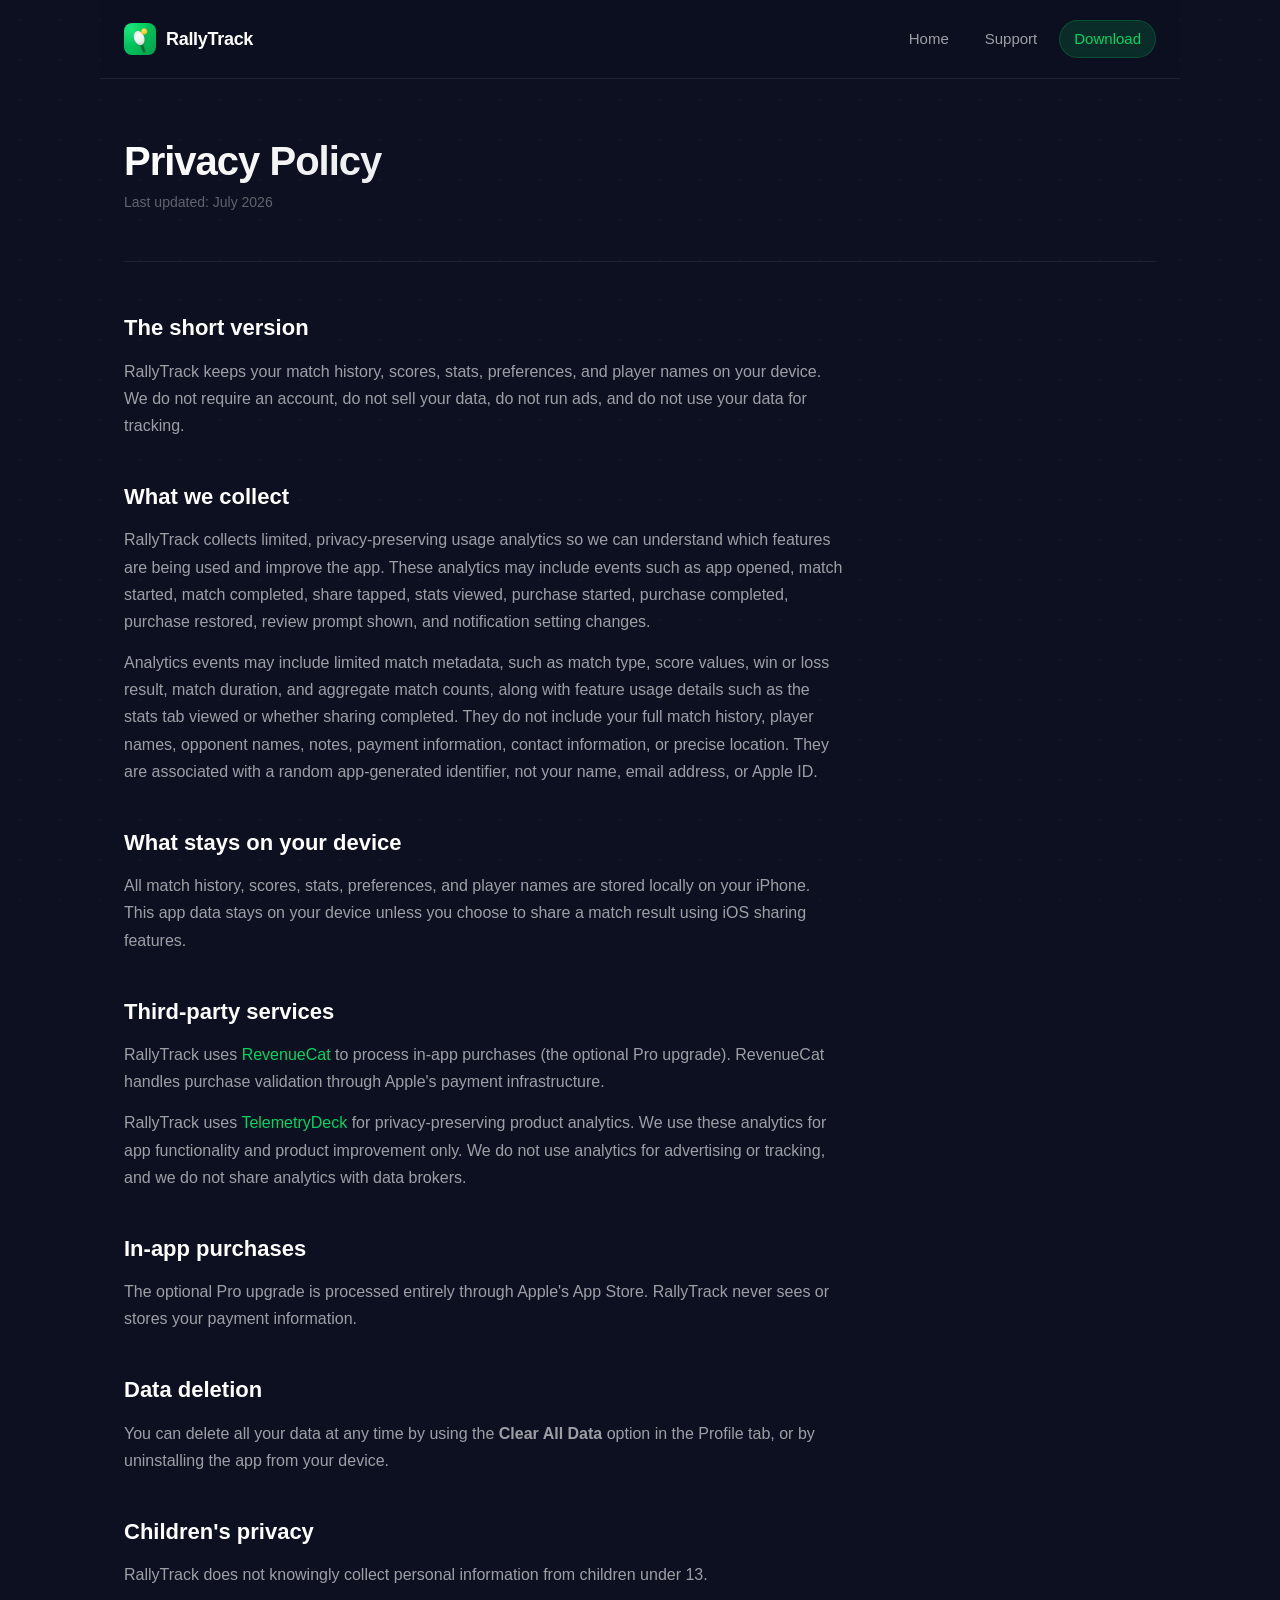
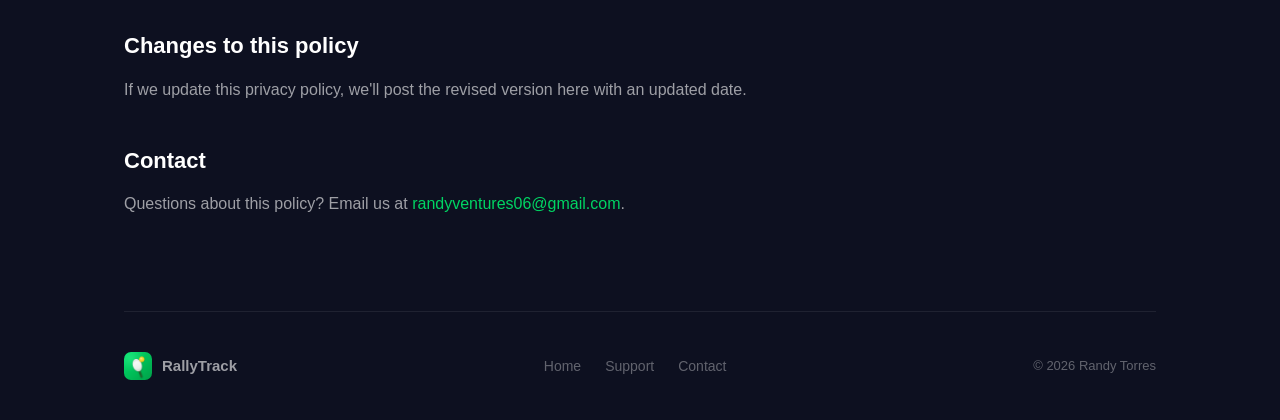
==== commit d52137c7: "Clarify analytics privacy disclosure" ====
--- a/site/privacy.html
+++ b/site/privacy.html
@@ -35,7 +35,7 @@
 
     <h2>What we collect</h2>
     <p>RallyTrack collects limited, privacy-preserving usage analytics so we can understand which features are being used and improve the app. These analytics may include events such as app opened, match started, match completed, share tapped, stats viewed, purchase started, purchase completed, purchase restored, review prompt shown, and notification setting changes.</p>
-    <p>Analytics events do not include your match history, scores, player names, opponent names, notes, payment information, contact information, or precise location. They are associated with a random app-generated identifier, not your name, email address, or Apple ID.</p>
+    <p>Analytics events may include limited match metadata, such as match type, score values, win or loss result, match duration, and aggregate match counts, along with feature usage details such as the stats tab viewed or whether sharing completed. They do not include your full match history, player names, opponent names, notes, payment information, contact information, or precise location. They are associated with a random app-generated identifier, not your name, email address, or Apple ID.</p>
 
     <h2>What stays on your device</h2>
     <p>All match history, scores, stats, preferences, and player names are stored locally on your iPhone. This app data stays on your device unless you choose to share a match result using iOS sharing features.</p>
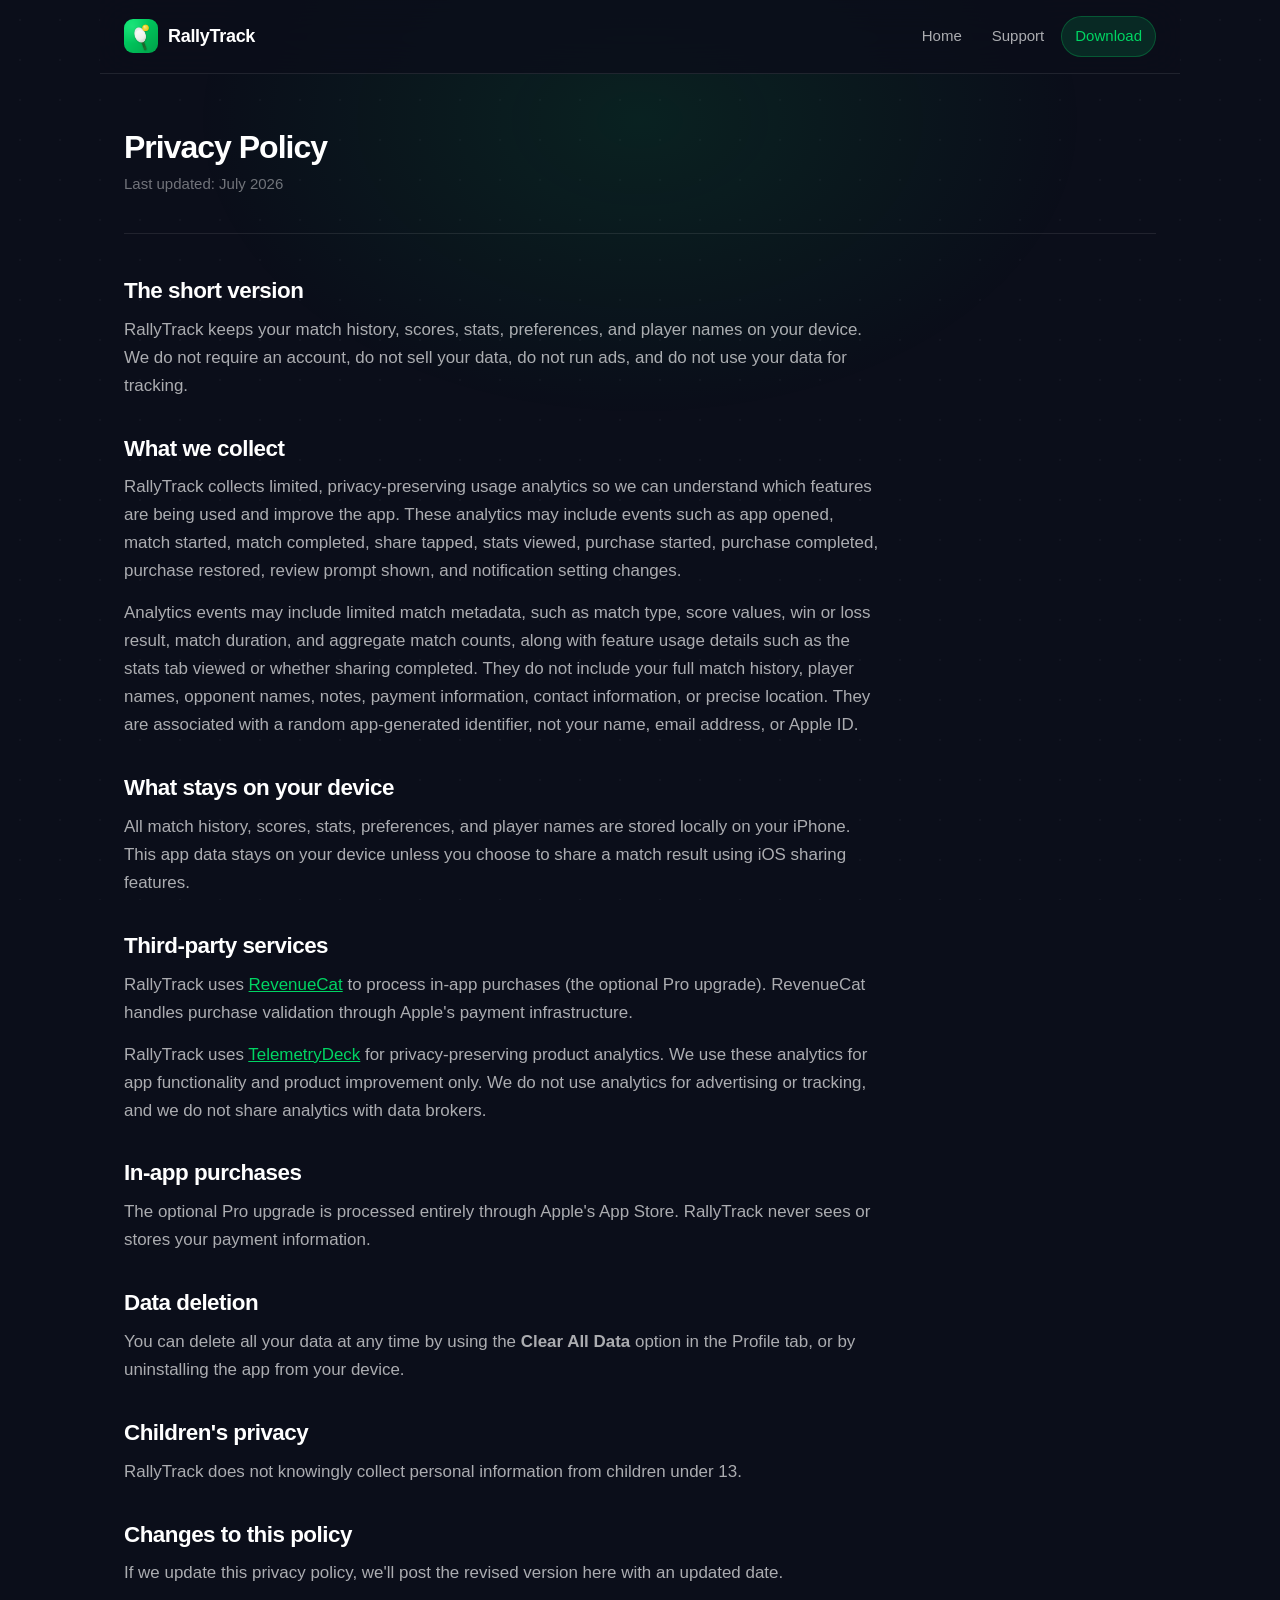
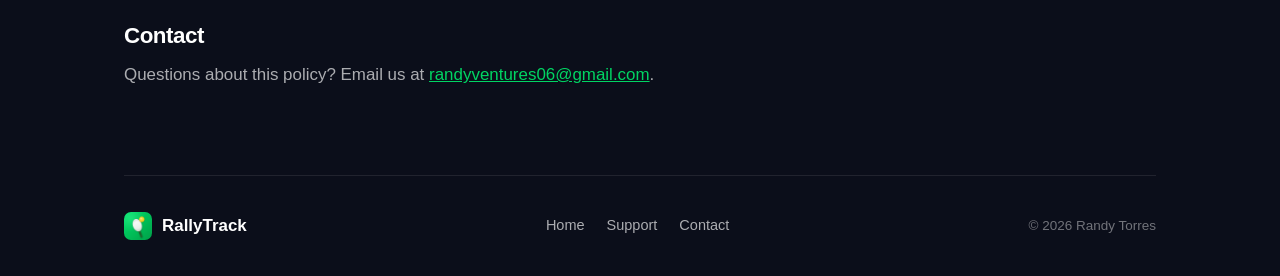
==== commit a11f69f6: "Refresh site for current features, fix Pro price, add SEO foundation Content was outdated against th" ====
--- a/site/privacy.html
+++ b/site/privacy.html
@@ -3,67 +3,85 @@
 <head>
   <meta charset="UTF-8" />
   <meta name="viewport" content="width=device-width, initial-scale=1" />
-  <title>Privacy Policy — RallyTrack</title>
-  <meta name="description" content="RallyTrack privacy policy" />
+
+  <title>Privacy Policy — RallyTrack Pickleball Score Keeper</title>
+  <meta name="description" content="RallyTrack privacy policy. Match history, scores, stats and player names stay on your device. No account required, no data sold, no ads." />
+  <link rel="canonical" href="https://randyventures.github.io/Rally-Track-Site/privacy.html" />
+
+  <meta property="og:type" content="website" />
+  <meta property="og:site_name" content="RallyTrack" />
+  <meta property="og:title" content="Privacy Policy — RallyTrack" />
+  <meta property="og:description" content="Your match history and player names stay on your device. No account, no ads, no data sold." />
+  <meta property="og:url" content="https://randyventures.github.io/Rally-Track-Site/privacy.html" />
+  <meta property="og:image" content="https://randyventures.github.io/Rally-Track-Site/app-icon.png" />
+  <meta name="twitter:card" content="summary" />
+
+  <meta name="theme-color" content="#0b0e1a" />
   <link rel="stylesheet" href="styles.css" />
   <link rel="icon" type="image/png" href="app-icon.png" />
 </head>
 <body>
+
+<a href="#main" class="skip-link">Skip to content</a>
+
 <div class="container">
 
   <nav class="nav">
     <a href="index.html" class="brand">
-      <img src="app-icon.png" alt="RallyTrack" />
+      <img src="app-icon.png" alt="RallyTrack app icon" width="34" height="34" />
       <span class="brand-name">RallyTrack</span>
     </a>
     <div class="nav-links">
       <a href="index.html">Home</a>
-      <a href="support.html">Support</a>
-      <a href="https://apps.apple.com/us/app/pickleball-score-keeper-rally/id6760594178" target="_blank" class="nav-cta">Download</a>
+      <a href="support.html" class="nav-hide-sm">Support</a>
+      <a href="https://apps.apple.com/us/app/pickleball-score-keeper-rally/id6760594178" target="_blank" rel="noopener" class="nav-cta">Download</a>
     </div>
   </nav>
 
-  <div class="inner-hero">
-    <h1>Privacy Policy</h1>
-    <p class="date">Last updated: July 2026</p>
-  </div>
+  <main id="main">
 
-  <div class="content-body">
+    <div class="inner-hero">
+      <h1>Privacy Policy</h1>
+      <p class="date">Last updated: July 2026</p>
+    </div>
 
-    <h2>The short version</h2>
-    <p>RallyTrack keeps your match history, scores, stats, preferences, and player names on your device. We do not require an account, do not sell your data, do not run ads, and do not use your data for tracking.</p>
+    <div class="content-body">
 
-    <h2>What we collect</h2>
-    <p>RallyTrack collects limited, privacy-preserving usage analytics so we can understand which features are being used and improve the app. These analytics may include events such as app opened, match started, match completed, share tapped, stats viewed, purchase started, purchase completed, purchase restored, review prompt shown, and notification setting changes.</p>
-    <p>Analytics events may include limited match metadata, such as match type, score values, win or loss result, match duration, and aggregate match counts, along with feature usage details such as the stats tab viewed or whether sharing completed. They do not include your full match history, player names, opponent names, notes, payment information, contact information, or precise location. They are associated with a random app-generated identifier, not your name, email address, or Apple ID.</p>
+      <h2>The short version</h2>
+      <p>RallyTrack keeps your match history, scores, stats, preferences, and player names on your device. We do not require an account, do not sell your data, do not run ads, and do not use your data for tracking.</p>
 
-    <h2>What stays on your device</h2>
-    <p>All match history, scores, stats, preferences, and player names are stored locally on your iPhone. This app data stays on your device unless you choose to share a match result using iOS sharing features.</p>
+      <h2>What we collect</h2>
+      <p>RallyTrack collects limited, privacy-preserving usage analytics so we can understand which features are being used and improve the app. These analytics may include events such as app opened, match started, match completed, share tapped, stats viewed, purchase started, purchase completed, purchase restored, review prompt shown, and notification setting changes.</p>
+      <p>Analytics events may include limited match metadata, such as match type, score values, win or loss result, match duration, and aggregate match counts, along with feature usage details such as the stats tab viewed or whether sharing completed. They do not include your full match history, player names, opponent names, notes, payment information, contact information, or precise location. They are associated with a random app-generated identifier, not your name, email address, or Apple ID.</p>
 
-    <h2>Third-party services</h2>
-    <p>RallyTrack uses <a href="https://www.revenuecat.com/privacy" target="_blank">RevenueCat</a> to process in-app purchases (the optional Pro upgrade). RevenueCat handles purchase validation through Apple's payment infrastructure.</p>
-    <p>RallyTrack uses <a href="https://telemetrydeck.com/privacy/" target="_blank">TelemetryDeck</a> for privacy-preserving product analytics. We use these analytics for app functionality and product improvement only. We do not use analytics for advertising or tracking, and we do not share analytics with data brokers.</p>
+      <h2>What stays on your device</h2>
+      <p>All match history, scores, stats, preferences, and player names are stored locally on your iPhone. This app data stays on your device unless you choose to share a match result using iOS sharing features.</p>
 
-    <h2>In-app purchases</h2>
-    <p>The optional Pro upgrade is processed entirely through Apple's App Store. RallyTrack never sees or stores your payment information.</p>
+      <h2>Third-party services</h2>
+      <p>RallyTrack uses <a href="https://www.revenuecat.com/privacy" target="_blank" rel="noopener">RevenueCat</a> to process in-app purchases (the optional Pro upgrade). RevenueCat handles purchase validation through Apple's payment infrastructure.</p>
+      <p>RallyTrack uses <a href="https://telemetrydeck.com/privacy/" target="_blank" rel="noopener">TelemetryDeck</a> for privacy-preserving product analytics. We use these analytics for app functionality and product improvement only. We do not use analytics for advertising or tracking, and we do not share analytics with data brokers.</p>
 
-    <h2>Data deletion</h2>
-    <p>You can delete all your data at any time by using the <strong>Clear All Data</strong> option in the Profile tab, or by uninstalling the app from your device.</p>
+      <h2>In-app purchases</h2>
+      <p>The optional Pro upgrade is processed entirely through Apple's App Store. RallyTrack never sees or stores your payment information.</p>
 
-    <h2>Children's privacy</h2>
-    <p>RallyTrack does not knowingly collect personal information from children under 13.</p>
+      <h2>Data deletion</h2>
+      <p>You can delete all your data at any time by using the <strong>Clear All Data</strong> option in the Profile tab, or by uninstalling the app from your device.</p>
 
-    <h2>Changes to this policy</h2>
-    <p>If we update this privacy policy, we'll post the revised version here with an updated date.</p>
+      <h2>Children's privacy</h2>
+      <p>RallyTrack does not knowingly collect personal information from children under 13.</p>
 
-    <h2>Contact</h2>
-    <p>Questions about this policy? Email us at <a href="mailto:randyventures06@gmail.com">randyventures06@gmail.com</a>.</p>
+      <h2>Changes to this policy</h2>
+      <p>If we update this privacy policy, we'll post the revised version here with an updated date.</p>
 
-  </div>
+      <h2>Contact</h2>
+      <p>Questions about this policy? Email us at <a href="mailto:randyventures06@gmail.com">randyventures06@gmail.com</a>.</p>
+
+    </div>
+  </main>
 
   <footer class="footer">
     <div class="footer-brand">
-      <img src="app-icon.png" alt="RallyTrack" />
+      <img src="app-icon.png" alt="" width="28" height="28" />
       <span>RallyTrack</span>
     </div>
     <div class="footer-links">
--- a/site/styles.css
+++ b/site/styles.css
@@ -1,3 +1,6 @@
+/* RallyTrack — pickleball score keeper
+   Dark court-side palette with the app's green accent. */
+
 *, *::before, *::after {
   margin: 0;
   padding: 0;
@@ -7,63 +10,115 @@
 :root {
   --green: #00D563;
   --green-dark: #00B851;
-  --green-glow: rgba(0, 213, 99, 0.15);
-  --bg: #0d1020;
-  --bg2: #111628;
-  --card: rgba(255,255,255,0.055);
-  --card-border: rgba(255,255,255,0.08);
+  --green-soft: rgba(0, 213, 99, 0.14);
+  --green-line: rgba(0, 213, 99, 0.28);
+
+  --bg: #0b0e1a;
+  --bg-raise: #121729;
+  --card: rgba(255, 255, 255, 0.045);
+  --card-hover: rgba(255, 255, 255, 0.07);
+  --border: rgba(255, 255, 255, 0.09);
+
   --text: #ffffff;
-  --text-sec: rgba(255,255,255,0.6);
-  --text-faint: rgba(255,255,255,0.35);
-  --divider: rgba(255,255,255,0.08);
-}
-
-html { scroll-behavior: smooth; }
+  --text-sec: rgba(255, 255, 255, 0.66);
+  --text-faint: rgba(255, 255, 255, 0.42);
+
+  --radius: 16px;
+  --radius-lg: 24px;
+  --maxw: 1080px;
+
+  --step--1: clamp(0.83rem, 0.8rem + 0.15vw, 0.9rem);
+  --step-0:  clamp(1rem, 0.96rem + 0.2vw, 1.06rem);
+  --step-1:  clamp(1.2rem, 1.1rem + 0.5vw, 1.4rem);
+  --step-2:  clamp(1.5rem, 1.3rem + 1vw, 2rem);
+  --step-3:  clamp(2rem, 1.6rem + 2vw, 3.1rem);
+}
+
+html {
+  scroll-behavior: smooth;
+  -webkit-text-size-adjust: 100%;
+}
 
 body {
-  font-family: -apple-system, BlinkMacSystemFont, "SF Pro Display", "Helvetica Neue", Arial, sans-serif;
+  font-family: -apple-system, BlinkMacSystemFont, "SF Pro Display", "Segoe UI",
+    "Helvetica Neue", Arial, sans-serif;
   background: var(--bg);
   color: var(--text);
-  line-height: 1.6;
+  font-size: var(--step-0);
+  line-height: 1.65;
   min-height: 100vh;
   -webkit-font-smoothing: antialiased;
-}
-
-/* ─── Dot grid ─────────────────────────────────────── */
+  overflow-x: hidden;
+}
+
+/* Ambient court glow + dot grid */
 body::before {
   content: '';
   position: fixed;
   inset: 0;
-  background-image: radial-gradient(circle, rgba(255,255,255,0.035) 1px, transparent 1px);
+  background-image: radial-gradient(circle, rgba(255,255,255,0.03) 1px, transparent 1px);
   background-size: 40px 40px;
   pointer-events: none;
   z-index: 0;
 }
 
+body::after {
+  content: '';
+  position: fixed;
+  top: -20%;
+  left: 50%;
+  width: min(900px, 120vw);
+  height: 600px;
+  transform: translateX(-50%);
+  background: radial-gradient(ellipse at center, rgba(0,213,99,0.10), transparent 70%);
+  pointer-events: none;
+  z-index: 0;
+}
+
 .container {
-  max-width: 1080px;
+  max-width: var(--maxw);
   margin: 0 auto;
   padding: 0 24px;
   position: relative;
   z-index: 1;
 }
 
-/* ─── Nav ────────────────────────────────────────────── */
+a { color: var(--green); }
+
+:focus-visible {
+  outline: 2px solid var(--green);
+  outline-offset: 3px;
+  border-radius: 6px;
+}
+
+.skip-link {
+  position: absolute;
+  left: -9999px;
+  top: 0;
+  background: var(--green);
+  color: #04120a;
+  padding: 10px 18px;
+  border-radius: 0 0 10px 0;
+  font-weight: 700;
+  z-index: 200;
+}
+.skip-link:focus { left: 0; }
+
+/* ─── Nav ─────────────────────────────────────────────── */
 .nav {
   display: flex;
   justify-content: space-between;
   align-items: center;
-  padding: 20px 0;
+  gap: 16px;
   position: sticky;
   top: 0;
   z-index: 100;
-  background: rgba(13,16,32,0.85);
+  background: rgba(11, 14, 26, 0.82);
   backdrop-filter: blur(20px);
   -webkit-backdrop-filter: blur(20px);
-  border-bottom: 1px solid var(--divider);
+  border-bottom: 1px solid var(--border);
   margin: 0 -24px;
-  padding-left: 24px;
-  padding-right: 24px;
+  padding: 16px 24px;
 }
 
 .brand {
@@ -72,12 +127,13 @@
   gap: 10px;
   text-decoration: none;
   color: var(--text);
+  flex-shrink: 0;
 }
 
 .brand img {
-  width: 32px;
-  height: 32px;
-  border-radius: 8px;
+  width: 34px;
+  height: 34px;
+  border-radius: 9px;
 }
 
 .brand-name {
@@ -89,7 +145,7 @@
 .nav-links {
   display: flex;
   align-items: center;
-  gap: 8px;
+  gap: 4px;
 }
 
 .nav-links a {
@@ -97,402 +153,267 @@
   text-decoration: none;
   font-size: 15px;
   font-weight: 500;
-  padding: 6px 14px;
-  border-radius: 20px;
-  transition: all 0.2s;
-}
-
-.nav-links a:hover {
-  color: var(--text);
-  background: rgba(255,255,255,0.06);
-}
+  padding: 7px 13px;
+  border-radius: 999px;
+  transition: color .2s, background .2s;
+  white-space: nowrap;
+}
+
+.nav-links a:hover { color: var(--text); background: rgba(255,255,255,0.06); }
 
 .nav-links .nav-cta {
-  background: var(--green-glow);
+  background: var(--green-soft);
   color: var(--green);
-  border: 1px solid rgba(0,213,99,0.2);
-}
-
-.nav-links .nav-cta:hover {
-  background: rgba(0,213,99,0.2);
-}
-
-/* ─── Hero ───────────────────────────────────────────── */
+  border: 1px solid var(--green-line);
+}
+.nav-links .nav-cta:hover { background: rgba(0,213,99,0.22); color: var(--green); }
+
+/* ─── Hero ────────────────────────────────────────────── */
 .hero {
   display: grid;
-  grid-template-columns: 1fr 1fr;
-  gap: 60px;
-  align-items: center;
-  padding: 100px 0 80px;
-}
-
-.hero-left { max-width: 540px; }
-
-.hero-badge {
+  grid-template-columns: 1.05fr 0.95fr;
+  gap: 56px;
+  align-items: center;
+  padding: 84px 0 72px;
+}
+
+.eyebrow {
   display: inline-flex;
   align-items: center;
-  gap: 6px;
-  background: var(--green-glow);
+  gap: 7px;
+  background: var(--green-soft);
+  border: 1px solid var(--green-line);
   color: var(--green);
-  padding: 6px 14px;
-  border-radius: 20px;
   font-size: 13px;
   font-weight: 600;
-  margin-bottom: 24px;
-  border: 1px solid rgba(0,213,99,0.2);
-  letter-spacing: 0.3px;
-}
-
-.hero-badge::before {
-  content: '';
-  width: 6px;
-  height: 6px;
-  border-radius: 50%;
-  background: var(--green);
-  flex-shrink: 0;
+  padding: 6px 14px;
+  border-radius: 999px;
+  margin-bottom: 22px;
+  letter-spacing: .2px;
 }
 
 h1 {
-  font-size: 54px;
+  font-size: var(--step-3);
+  line-height: 1.08;
+  letter-spacing: -1.6px;
   font-weight: 800;
-  line-height: 1.1;
-  letter-spacing: -1.5px;
   margin-bottom: 20px;
-  background: linear-gradient(135deg, #ffffff 0%, rgba(255,255,255,0.75) 100%);
-  -webkit-background-clip: text;
-  -webkit-text-fill-color: transparent;
-  background-clip: text;
+  text-wrap: balance;
 }
 
 .hero-sub {
-  font-size: 18px;
+  font-size: var(--step-1);
   color: var(--text-sec);
-  line-height: 1.65;
-  margin-bottom: 36px;
-  max-width: 440px;
+  line-height: 1.55;
+  margin-bottom: 32px;
+  max-width: 30ch;
 }
 
 .hero-actions {
   display: flex;
+  align-items: center;
+  gap: 14px;
   flex-wrap: wrap;
-  gap: 12px;
-  align-items: center;
-}
+}
+
+.hero-meta {
+  display: flex;
+  gap: 18px;
+  flex-wrap: wrap;
+  margin-top: 28px;
+  color: var(--text-faint);
+  font-size: var(--step--1);
+}
+
+.hero-meta span { display: flex; align-items: center; gap: 6px; }
+.hero-meta svg { width: 15px; height: 15px; stroke: var(--green); flex-shrink: 0; }
+
+/* ─── Buttons ─────────────────────────────────────────── */
+.appstore-btn {
+  display: inline-flex;
+  align-items: center;
+  gap: 11px;
+  background: var(--text);
+  color: #06090f;
+  padding: 12px 22px;
+  border-radius: 13px;
+  text-decoration: none;
+  font-weight: 600;
+  transition: transform .18s, box-shadow .18s;
+  box-shadow: 0 6px 24px rgba(0,0,0,.35);
+}
+.appstore-btn:hover { transform: translateY(-2px); box-shadow: 0 10px 30px rgba(0,0,0,.45); }
+.appstore-btn svg { flex-shrink: 0; }
+
+.appstore-btn-text { display: flex; flex-direction: column; line-height: 1.15; text-align: left; }
+.appstore-btn-label { font-size: 10.5px; font-weight: 500; opacity: .72; letter-spacing: .3px; }
+.appstore-btn-store { font-size: 17px; font-weight: 700; letter-spacing: -.3px; }
 
 .btn {
   display: inline-flex;
   align-items: center;
-  gap: 10px;
-  padding: 14px 26px;
-  border-radius: 14px;
+  justify-content: center;
+  gap: 8px;
+  padding: 13px 24px;
+  border-radius: 13px;
   text-decoration: none;
-  font-weight: 700;
-  font-size: 16px;
-  transition: all 0.2s;
-  border: none;
-  cursor: pointer;
-}
+  font-weight: 600;
+  font-size: 15px;
+  transition: background .2s, border-color .2s, transform .18s;
+}
+
+.btn-ghost {
+  color: var(--text-sec);
+  border: 1px solid var(--border);
+  background: var(--card);
+}
+.btn-ghost:hover { color: var(--text); background: var(--card-hover); }
 
 .btn-primary {
-  background: linear-gradient(135deg, var(--green) 0%, var(--green-dark) 100%);
-  color: #fff;
-  box-shadow: 0 4px 24px rgba(0,213,99,0.35);
-}
-
-.btn-primary:hover {
-  transform: translateY(-2px);
-  box-shadow: 0 8px 32px rgba(0,213,99,0.45);
-}
-
-.btn-ghost {
-  background: rgba(255,255,255,0.06);
-  color: var(--text-sec);
-  border: 1px solid var(--card-border);
-}
-
-.btn-ghost:hover {
-  background: rgba(255,255,255,0.1);
-  color: var(--text);
-}
-
-/* App Store button */
-.appstore-btn {
+  background: var(--green);
+  color: #04120a;
+  border: 1px solid var(--green);
+}
+.btn-primary:hover { background: var(--green-dark); transform: translateY(-2px); }
+
+/* ─── Phone mockup ────────────────────────────────────── */
+.hero-visual { display: flex; justify-content: center; }
+
+.phone {
+  width: 300px;
+  border-radius: 42px;
+  background: linear-gradient(160deg, #1b2137, #0e1220);
+  border: 1px solid rgba(255,255,255,0.12);
+  padding: 12px;
+  box-shadow: 0 30px 70px rgba(0,0,0,.55), 0 0 0 1px rgba(0,213,99,.08);
+}
+
+.phone-screen {
+  background: #0a0d17;
+  border-radius: 32px;
+  padding: 22px 18px 20px;
+  border: 1px solid rgba(255,255,255,0.06);
+}
+
+.mock-top {
+  display: flex;
+  justify-content: space-between;
+  align-items: center;
+  margin-bottom: 22px;
+}
+
+.mock-serve {
   display: inline-flex;
   align-items: center;
-  gap: 10px;
-  background: var(--text);
-  color: #000;
-  padding: 12px 22px;
-  border-radius: 14px;
-  text-decoration: none;
-  transition: all 0.2s;
-}
-
-.appstore-btn:hover {
-  transform: translateY(-2px);
-  box-shadow: 0 8px 32px rgba(255,255,255,0.15);
-}
-
-.appstore-btn svg { flex-shrink: 0; }
-
-.appstore-btn-text { line-height: 1.15; }
-.appstore-btn-label { font-size: 10px; font-weight: 500; opacity: 0.7; display: block; }
-.appstore-btn-store { font-size: 17px; font-weight: 700; display: block; }
-
-/* ─── Hero right — score mockup ────────────────────── */
-.hero-right {
-  display: flex;
-  justify-content: center;
-  align-items: center;
-}
-
-.score-mockup {
-  background: linear-gradient(145deg, #1c2038, #070916);
-  border: 1px solid rgba(255,255,255,0.1);
-  border-radius: 32px;
-  padding: 36px 32px 28px;
-  width: 100%;
-  max-width: 320px;
-  box-shadow: 0 24px 80px rgba(0,0,0,0.5), 0 0 0 1px rgba(255,255,255,0.05);
-  position: relative;
-  overflow: hidden;
-}
-
-.score-mockup::before {
-  content: '';
-  position: absolute;
-  top: -60px;
-  left: 50%;
-  transform: translateX(-50%);
-  width: 280px;
-  height: 280px;
-  background: radial-gradient(circle, rgba(0,213,99,0.12) 0%, transparent 70%);
-  pointer-events: none;
-}
-
-.mockup-header {
-  display: flex;
-  align-items: center;
-  justify-content: space-between;
-  margin-bottom: 28px;
-}
-
-.mockup-logo {
-  display: flex;
-  align-items: center;
-  gap: 8px;
-}
-
-.mockup-logo img {
-  width: 24px;
-  height: 24px;
-  border-radius: 6px;
-}
-
-.mockup-logo span {
-  font-size: 13px;
-  font-weight: 700;
-  letter-spacing: 0.5px;
-  color: rgba(255,255,255,0.9);
-}
-
-.mockup-badge {
+  gap: 6px;
+  background: var(--green-soft);
+  border: 1px solid var(--green-line);
+  color: var(--green);
   font-size: 11px;
   font-weight: 700;
+  padding: 4px 10px;
+  border-radius: 999px;
+  letter-spacing: .4px;
+}
+
+.mock-type { font-size: 11px; color: var(--text-faint); font-weight: 600; letter-spacing: .5px; }
+
+.mock-call {
+  text-align: center;
+  font-size: 44px;
+  font-weight: 800;
+  letter-spacing: -2px;
+  font-variant-numeric: tabular-nums;
+  margin-bottom: 4px;
+}
+
+.mock-call-label {
+  text-align: center;
+  font-size: 11px;
+  color: var(--text-faint);
+  letter-spacing: 1.4px;
+  font-weight: 600;
+  margin-bottom: 22px;
+}
+
+.mock-teams { display: grid; grid-template-columns: 1fr 1fr; gap: 10px; margin-bottom: 18px; }
+
+.mock-team {
+  background: rgba(255,255,255,0.04);
+  border: 1px solid var(--border);
+  border-radius: 13px;
+  padding: 12px 10px;
+  text-align: center;
+}
+.mock-team.serving { border-color: var(--green-line); background: var(--green-soft); }
+.mock-team-score { font-size: 30px; font-weight: 800; font-variant-numeric: tabular-nums; letter-spacing: -1px; }
+.mock-team.serving .mock-team-score { color: var(--green); }
+.mock-team-name { font-size: 11px; color: var(--text-faint); font-weight: 600; margin-top: 2px; }
+
+.mock-rivalry {
+  display: flex;
+  justify-content: space-between;
+  align-items: center;
+  font-size: 11.5px;
+  color: var(--text-faint);
+  border-top: 1px solid var(--border);
+  padding-top: 13px;
+}
+.mock-rivalry b { color: var(--text-sec); font-weight: 700; }
+
+/* ─── Sections ────────────────────────────────────────── */
+section { padding: 72px 0; }
+
+.section-head { text-align: center; max-width: 640px; margin: 0 auto 48px; }
+
+.section-label {
   color: var(--green);
-  background: rgba(0,213,99,0.12);
-  border: 1px solid rgba(0,213,99,0.25);
-  padding: 4px 10px;
-  border-radius: 20px;
-}
-
-.mockup-scores {
-  display: flex;
-  align-items: flex-end;
-  justify-content: center;
-  gap: 0;
-  margin-bottom: 8px;
-}
-
-.mockup-score {
-  text-align: center;
-  flex: 1;
-}
-
-.mockup-score-num {
-  font-size: 80px;
-  font-weight: 900;
-  line-height: 1;
-  letter-spacing: -3px;
-  font-variant-numeric: tabular-nums;
-}
-
-.mockup-score-num.you { color: var(--green); }
-.mockup-score-num.them { color: rgba(255,107,107,0.5); }
-
-.mockup-sep {
-  font-size: 40px;
-  font-weight: 200;
-  color: rgba(255,255,255,0.2);
-  padding: 0 6px;
-  padding-bottom: 12px;
-  align-self: flex-end;
-}
-
-.mockup-labels {
-  display: flex;
-  justify-content: space-around;
-  margin-bottom: 28px;
-}
-
-.mockup-label {
-  font-size: 11px;
+  font-size: 12.5px;
   font-weight: 700;
-  color: rgba(255,255,255,0.4);
-  letter-spacing: 1px;
-  text-align: center;
-}
-
-.mockup-divider {
-  height: 1px;
-  background: linear-gradient(90deg, transparent, rgba(255,255,255,0.07), transparent);
-  margin-bottom: 20px;
-}
-
-.mockup-pills {
-  display: grid;
-  grid-template-columns: 1fr 1fr;
-  gap: 8px;
-}
-
-.mockup-pill {
-  background: rgba(255,255,255,0.05);
-  border: 1px solid rgba(255,255,255,0.07);
-  border-radius: 12px;
-  padding: 10px 12px;
-  text-align: center;
-}
-
-.mockup-pill-val {
-  font-size: 16px;
-  font-weight: 800;
-  color: var(--text);
-}
-
-.mockup-pill-label {
-  font-size: 10px;
-  color: rgba(255,255,255,0.4);
-  margin-top: 2px;
-}
-
-.mockup-tap-btns {
-  display: grid;
-  grid-template-columns: 1fr 1fr;
-  gap: 10px;
-  margin-top: 20px;
-}
-
-.mockup-tap-btn {
-  border-radius: 16px;
-  padding: 16px 8px;
-  text-align: center;
-  font-size: 13px;
-  font-weight: 700;
-}
-
-.mockup-tap-btn.you-btn {
-  background: rgba(0,213,99,0.12);
-  border: 1px solid rgba(0,213,99,0.2);
-  color: var(--green);
-}
-
-.mockup-tap-btn.them-btn {
-  background: rgba(255,255,255,0.05);
-  border: 1px solid rgba(255,255,255,0.08);
-  color: rgba(255,255,255,0.5);
-}
-
-/* ─── Section headers ─────────────────────────────────── */
-.section-header {
-  text-align: center;
-  margin-bottom: 56px;
-}
-
-.section-label {
-  display: inline-block;
-  font-size: 12px;
-  font-weight: 700;
-  letter-spacing: 2px;
+  letter-spacing: 1.6px;
   text-transform: uppercase;
-  color: var(--green);
-  margin-bottom: 14px;
-}
-
-.section-title {
-  font-size: 40px;
+  margin-bottom: 12px;
+}
+
+h2 {
+  font-size: var(--step-2);
   font-weight: 800;
   letter-spacing: -1px;
   line-height: 1.15;
-  background: linear-gradient(135deg, #ffffff 0%, rgba(255,255,255,0.7) 100%);
-  -webkit-background-clip: text;
-  -webkit-text-fill-color: transparent;
-  background-clip: text;
-}
-
-.section-desc {
-  font-size: 17px;
-  color: var(--text-sec);
-  margin-top: 14px;
-  max-width: 540px;
-  margin-left: auto;
-  margin-right: auto;
-  line-height: 1.65;
-}
-
-/* ─── Features ────────────────────────────────────────── */
-.features-section {
-  padding: 80px 0;
-  border-top: 1px solid var(--divider);
-}
-
-.features-grid {
+  text-wrap: balance;
+}
+
+.section-desc { color: var(--text-sec); margin-top: 14px; }
+
+/* ─── Feature grid ────────────────────────────────────── */
+.features {
   display: grid;
-  grid-template-columns: repeat(3, 1fr);
-  gap: 20px;
-}
-
-.feature-card {
+  grid-template-columns: repeat(auto-fit, minmax(272px, 1fr));
+  gap: 18px;
+}
+
+.feature {
   background: var(--card);
-  border: 1px solid var(--card-border);
-  border-radius: 24px;
-  padding: 32px 28px;
-  transition: all 0.3s;
-  position: relative;
-  overflow: hidden;
-}
-
-.feature-card:hover {
-  background: rgba(255,255,255,0.075);
-  border-color: rgba(0,213,99,0.2);
-  transform: translateY(-4px);
-  box-shadow: 0 20px 60px rgba(0,0,0,0.3);
-}
+  border: 1px solid var(--border);
+  border-radius: var(--radius);
+  padding: 26px 24px;
+  transition: background .22s, border-color .22s, transform .22s;
+}
+.feature:hover { background: var(--card-hover); border-color: var(--green-line); transform: translateY(-3px); }
 
 .feature-icon {
-  width: 44px;
-  height: 44px;
-  border-radius: 14px;
-  background: var(--green-glow);
-  border: 1px solid rgba(0,213,99,0.2);
+  width: 42px;
+  height: 42px;
+  border-radius: 12px;
+  background: var(--green-soft);
+  border: 1px solid var(--green-line);
   display: flex;
   align-items: center;
   justify-content: center;
-  margin-bottom: 20px;
-}
-
+  margin-bottom: 18px;
+}
 .feature-icon svg {
-  width: 20px;
-  height: 20px;
+  width: 21px; height: 21px;
   stroke: var(--green);
   fill: none;
   stroke-width: 2;
@@ -500,353 +421,214 @@
   stroke-linejoin: round;
 }
 
-.feature-title {
-  font-size: 17px;
-  font-weight: 700;
-  margin-bottom: 8px;
-  color: var(--text);
-}
-
-.feature-desc {
-  font-size: 14px;
-  color: var(--text-sec);
-  line-height: 1.6;
-}
-
-/* ─── How it works ─────────────────────────────────── */
-.how-section {
-  padding: 80px 0;
-  border-top: 1px solid var(--divider);
-}
-
-.steps {
-  display: grid;
-  grid-template-columns: repeat(4, 1fr);
-  gap: 24px;
-  position: relative;
-}
-
-.steps::before {
-  content: '';
-  position: absolute;
-  top: 28px;
-  left: calc(12.5% + 16px);
-  right: calc(12.5% + 16px);
-  height: 1px;
-  background: linear-gradient(90deg, var(--green), rgba(0,213,99,0.3));
-  z-index: 0;
-}
-
-.step {
-  text-align: center;
-  position: relative;
-  z-index: 1;
-}
-
-.step-num {
-  width: 56px;
-  height: 56px;
-  border-radius: 50%;
-  background: linear-gradient(135deg, var(--green), var(--green-dark));
-  color: #fff;
-  font-size: 20px;
-  font-weight: 800;
-  display: flex;
-  align-items: center;
-  justify-content: center;
-  margin: 0 auto 20px;
-  box-shadow: 0 4px 20px rgba(0,213,99,0.4);
-}
-
-.step-title {
-  font-size: 16px;
-  font-weight: 700;
-  margin-bottom: 8px;
-}
-
-.step-desc {
-  font-size: 14px;
-  color: var(--text-sec);
-  line-height: 1.5;
-}
-
-/* ─── Pro section ──────────────────────────────────── */
-.pro-section {
-  padding: 80px 0;
-  border-top: 1px solid var(--divider);
-}
-
-.pro-card {
-  background: linear-gradient(135deg, rgba(0,213,99,0.08) 0%, rgba(107,99,255,0.06) 100%);
-  border: 1px solid rgba(0,213,99,0.2);
-  border-radius: 32px;
-  padding: 56px 64px;
+.feature h3 { font-size: 17px; font-weight: 700; margin-bottom: 8px; letter-spacing: -.3px; }
+.feature p { color: var(--text-sec); font-size: 14.5px; line-height: 1.6; }
+
+/* ─── Watch highlight ─────────────────────────────────── */
+.split {
   display: grid;
   grid-template-columns: 1fr 1fr;
-  gap: 60px;
-  align-items: center;
-  position: relative;
-  overflow: hidden;
-}
-
-.pro-card::before {
+  gap: 52px;
+  align-items: center;
+  background: var(--card);
+  border: 1px solid var(--border);
+  border-radius: var(--radius-lg);
+  padding: 48px;
+}
+
+.split h2 { margin-bottom: 16px; }
+.split p { color: var(--text-sec); margin-bottom: 22px; }
+
+.checks { list-style: none; display: grid; gap: 12px; }
+.checks li {
+  display: flex;
+  align-items: flex-start;
+  gap: 11px;
+  color: var(--text-sec);
+  font-size: 15px;
+}
+.checks li::before {
   content: '';
-  position: absolute;
-  top: -100px;
-  right: -100px;
-  width: 400px;
-  height: 400px;
-  background: radial-gradient(circle, rgba(0,213,99,0.1) 0%, transparent 70%);
-  pointer-events: none;
-}
-
-.pro-title {
-  font-size: 36px;
+  flex-shrink: 0;
+  width: 19px;
+  height: 19px;
+  margin-top: 3px;
+  border-radius: 50%;
+  background: var(--green-soft);
+  border: 1px solid var(--green-line);
+  background-image: url("data:image/svg+xml,%3Csvg xmlns='http://www.w3.org/2000/svg' viewBox='0 0 24 24' fill='none' stroke='%2300D563' stroke-width='3.5' stroke-linecap='round' stroke-linejoin='round'%3E%3Cpolyline points='20 6 9 17 4 12'/%3E%3C/svg%3E");
+  background-size: 11px;
+  background-position: center;
+  background-repeat: no-repeat;
+}
+
+.watch {
+  justify-self: center;
+  width: 190px;
+  border-radius: 46px;
+  background: linear-gradient(160deg, #22293f, #10141f);
+  border: 1px solid rgba(255,255,255,.13);
+  padding: 11px;
+  box-shadow: 0 24px 56px rgba(0,0,0,.5);
+}
+.watch-screen {
+  background: #000;
+  border-radius: 36px;
+  padding: 24px 16px;
+  text-align: center;
+}
+.watch-call {
+  font-size: 34px;
   font-weight: 800;
-  letter-spacing: -0.8px;
-  line-height: 1.2;
-  margin-bottom: 16px;
-}
-
-.pro-desc {
-  font-size: 16px;
-  color: var(--text-sec);
-  line-height: 1.65;
-  margin-bottom: 28px;
-}
-
-.pro-price {
-  display: inline-flex;
-  align-items: center;
-  gap: 10px;
-  background: rgba(0,213,99,0.12);
-  border: 1px solid rgba(0,213,99,0.25);
-  border-radius: 12px;
-  padding: 8px 16px;
-  font-size: 15px;
+  letter-spacing: -1.5px;
+  font-variant-numeric: tabular-nums;
+  color: var(--green);
+}
+.watch-label { font-size: 10px; color: var(--text-faint); letter-spacing: 1.2px; font-weight: 600; margin-top: 2px; }
+.watch-row { display: flex; gap: 7px; margin-top: 16px; }
+.watch-btn {
+  flex: 1;
+  background: rgba(255,255,255,.08);
+  border-radius: 9px;
+  padding: 9px 0;
+  font-size: 12px;
   font-weight: 700;
+}
+.watch-btn.primary { background: var(--green); color: #04120a; }
+
+/* ─── Steps ───────────────────────────────────────────── */
+.steps { display: grid; grid-template-columns: repeat(auto-fit, minmax(210px, 1fr)); gap: 18px; }
+
+.step {
+  background: var(--card);
+  border: 1px solid var(--border);
+  border-radius: var(--radius);
+  padding: 26px 22px;
+}
+.step-num {
+  width: 32px; height: 32px;
+  border-radius: 9px;
+  background: var(--green-soft);
+  border: 1px solid var(--green-line);
   color: var(--green);
-  margin-bottom: 24px;
-}
-
-.pro-features {
-  list-style: none;
-  display: flex;
-  flex-direction: column;
-  gap: 14px;
-}
-
-.pro-features li {
-  display: flex;
-  align-items: center;
-  gap: 12px;
-  font-size: 15px;
-  color: var(--text-sec);
-}
-
-.pro-features li::before {
-  content: '';
-  width: 18px;
-  height: 18px;
-  background: url("data:image/svg+xml,%3Csvg xmlns='http://www.w3.org/2000/svg' viewBox='0 0 24 24' fill='none' stroke='%2300D563' stroke-width='2.5' stroke-linecap='round' stroke-linejoin='round'%3E%3Cpolyline points='20,6 9,17 4,12'/%3E%3C/svg%3E") center/contain no-repeat;
-  flex-shrink: 0;
-}
-
-/* ─── CTA section ──────────────────────────────────── */
-.cta-section {
-  padding: 80px 0 100px;
-  border-top: 1px solid var(--divider);
+  display: flex; align-items: center; justify-content: center;
+  font-weight: 800; font-size: 14px;
+  margin-bottom: 15px;
+}
+.step h3 { font-size: 16px; font-weight: 700; margin-bottom: 6px; }
+.step p { color: var(--text-sec); font-size: 14px; }
+
+/* ─── Pro ─────────────────────────────────────────────── */
+.pro {
+  display: grid;
+  grid-template-columns: 1.1fr .9fr;
+  gap: 48px;
+  align-items: center;
+  background: linear-gradient(140deg, rgba(0,213,99,.10), rgba(255,255,255,.03));
+  border: 1px solid var(--green-line);
+  border-radius: var(--radius-lg);
+  padding: 48px;
+}
+
+.price {
+  font-size: 21px;
+  font-weight: 800;
+  margin: 6px 0 26px;
+  letter-spacing: -.4px;
+}
+.price span { color: var(--green); }
+.price small { display: block; font-size: 13.5px; font-weight: 500; color: var(--text-faint); letter-spacing: 0; margin-top: 4px; }
+
+/* ─── CTA ─────────────────────────────────────────────── */
+.cta { text-align: center; }
+.cta p { color: var(--text-sec); margin: 14px auto 30px; max-width: 46ch; }
+
+/* ─── Inner pages ─────────────────────────────────────── */
+.inner-hero { padding: 56px 0 36px; border-bottom: 1px solid var(--border); margin-bottom: 44px; }
+.inner-hero h1 { font-size: var(--step-2); letter-spacing: -1px; margin-bottom: 8px; }
+.inner-hero .date { color: var(--text-faint); font-size: 15px; }
+
+.content-body { max-width: 760px; padding-bottom: 72px; }
+.content-body h2 {
+  font-size: var(--step-1);
+  margin: 36px 0 12px;
+  letter-spacing: -.5px;
+  font-weight: 700;
+}
+.content-body h2:first-child { margin-top: 0; }
+.content-body p { color: var(--text-sec); margin-bottom: 14px; }
+.content-body ul { color: var(--text-sec); margin: 0 0 14px 20px; }
+.content-body li { margin-bottom: 7px; }
+.content-body a { color: var(--green); }
+
+.faq-item {
+  background: var(--card);
+  border: 1px solid var(--border);
+  border-radius: var(--radius);
+  padding: 24px 26px;
+  margin-bottom: 14px;
+}
+.faq-item h2 { font-size: 17px; margin: 0 0 9px; font-weight: 700; letter-spacing: -.2px; }
+.faq-item p, .faq-item ul { margin-bottom: 0; font-size: 15px; }
+.faq-item ul { margin-top: 8px; }
+
+.contact-card {
+  background: linear-gradient(140deg, rgba(0,213,99,.10), rgba(255,255,255,.03));
+  border: 1px solid var(--green-line);
+  border-radius: var(--radius);
+  padding: 32px;
+  margin-top: 36px;
   text-align: center;
 }
-
-.cta-section h2 {
-  font-size: 44px;
-  font-weight: 800;
-  letter-spacing: -1px;
-  margin-bottom: 16px;
-  background: linear-gradient(135deg, #ffffff 0%, rgba(255,255,255,0.7) 100%);
-  -webkit-background-clip: text;
-  -webkit-text-fill-color: transparent;
-  background-clip: text;
-}
-
-.cta-section p {
-  font-size: 17px;
-  color: var(--text-sec);
-  margin-bottom: 36px;
-}
-
-/* ─── Footer ──────────────────────────────────────── */
+.contact-card h3 { font-size: 19px; font-weight: 700; margin-bottom: 8px; }
+.contact-card p { color: var(--text-sec); margin-bottom: 14px; }
+.contact-card a { font-size: 16px; font-weight: 600; }
+
+/* ─── Footer ──────────────────────────────────────────── */
 .footer {
-  border-top: 1px solid var(--divider);
-  padding: 40px 0;
-  display: flex;
-  align-items: center;
+  border-top: 1px solid var(--border);
+  padding: 36px 0;
+  display: flex;
   justify-content: space-between;
+  align-items: center;
+  gap: 20px;
   flex-wrap: wrap;
-  gap: 16px;
-}
-
-.footer-brand {
-  display: flex;
-  align-items: center;
-  gap: 10px;
-}
-
-.footer-brand img {
-  width: 28px;
-  height: 28px;
-  border-radius: 7px;
-}
-
-.footer-brand span {
-  font-size: 15px;
-  font-weight: 700;
-  color: var(--text-sec);
-}
-
-.footer-links {
-  display: flex;
-  align-items: center;
-  gap: 24px;
-}
-
-.footer-links a {
-  color: var(--text-faint);
-  text-decoration: none;
-  font-size: 14px;
-  transition: color 0.2s;
-}
-
-.footer-links a:hover { color: var(--text-sec); }
-
-.footer-copy {
-  color: var(--text-faint);
-  font-size: 13px;
-}
-
-/* ─── Inner page (privacy/support) ─────────────────── */
-.inner-hero {
-  padding: 60px 0 48px;
-  border-bottom: 1px solid var(--divider);
-  margin-bottom: 48px;
-}
-
-.inner-hero h1 {
-  font-size: 40px;
-  font-weight: 800;
-  letter-spacing: -1px;
-  margin-bottom: 8px;
-  background: linear-gradient(135deg, #ffffff 0%, rgba(255,255,255,0.75) 100%);
-  -webkit-background-clip: text;
-  -webkit-text-fill-color: transparent;
-  background-clip: text;
-}
-
-.inner-hero .date {
-  color: var(--text-faint);
-  font-size: 14px;
-}
-
-.content-body {
-  max-width: 720px;
-  padding-bottom: 80px;
-}
-
-.content-body h2 {
-  font-size: 22px;
-  font-weight: 700;
-  color: var(--text);
-  margin: 40px 0 12px;
-}
-
-.content-body h2:first-child { margin-top: 0; }
-
-.content-body p {
-  font-size: 16px;
-  color: var(--text-sec);
-  line-height: 1.7;
-  margin-bottom: 14px;
-}
-
-.content-body ul {
-  margin: 0 0 16px 24px;
-}
-
-.content-body li {
-  font-size: 16px;
-  color: var(--text-sec);
-  line-height: 1.7;
-  margin-bottom: 6px;
-}
-
-.content-body a { color: var(--green); text-decoration: none; }
-.content-body a:hover { text-decoration: underline; }
-
-.faq-item {
-  border-top: 1px solid var(--divider);
-  padding: 28px 0;
-}
-
-.faq-item:last-child { border-bottom: 1px solid var(--divider); }
-
-.faq-item h2 {
-  margin: 0 0 10px;
-  font-size: 17px;
-  font-weight: 700;
-  color: var(--text);
-}
-
-.faq-item p, .faq-item ul {
-  margin-bottom: 0;
-}
-
-.contact-card {
-  margin-top: 48px;
-  background: var(--green-glow);
-  border: 1px solid rgba(0,213,99,0.22);
-  border-radius: 20px;
-  padding: 32px;
-  text-align: center;
-}
-
-.contact-card h3 {
-  font-size: 20px;
-  font-weight: 700;
-  margin-bottom: 8px;
-}
-
-.contact-card p { color: var(--text-sec); margin-bottom: 12px; }
-
-.contact-card a {
-  color: var(--green);
-  font-weight: 600;
-  font-size: 17px;
-  text-decoration: none;
-}
-
-/* ─── Responsive ──────────────────────────────────── */
+}
+.footer-brand { display: flex; align-items: center; gap: 10px; font-weight: 700; }
+.footer-brand img { width: 28px; height: 28px; border-radius: 7px; }
+.footer-links { display: flex; gap: 22px; flex-wrap: wrap; }
+.footer-links a { color: var(--text-sec); text-decoration: none; font-size: 14.5px; }
+.footer-links a:hover { color: var(--text); }
+.footer-copy { color: var(--text-faint); font-size: 13.5px; }
+
+/* ─── Responsive ──────────────────────────────────────── */
 @media (max-width: 900px) {
-  .hero { grid-template-columns: 1fr; gap: 48px; padding: 72px 0 60px; }
-  .hero-left { max-width: 100%; }
-  .hero-right { display: none; }
-  h1 { font-size: 42px; }
-  .features-grid { grid-template-columns: repeat(2, 1fr); }
-  .steps { grid-template-columns: repeat(2, 1fr); }
-  .steps::before { display: none; }
-  .pro-card { grid-template-columns: 1fr; gap: 32px; padding: 40px 32px; }
-  .section-title { font-size: 32px; }
-  .cta-section h2 { font-size: 34px; }
-  .footer { flex-direction: column; align-items: flex-start; gap: 20px; }
-}
-
-@media (max-width: 600px) {
-  h1 { font-size: 34px; letter-spacing: -0.8px; }
-  .features-grid { grid-template-columns: 1fr; }
-  .steps { grid-template-columns: 1fr 1fr; }
-  .hero-actions { flex-direction: column; align-items: flex-start; }
-  .appstore-btn { width: 100%; justify-content: center; }
-  .btn { width: 100%; justify-content: center; }
-  .section-title { font-size: 28px; }
-  .inner-hero h1 { font-size: 32px; }
-}
+  .hero { grid-template-columns: 1fr; gap: 48px; padding: 56px 0; text-align: center; }
+  .hero-sub { max-width: none; }
+  .hero-actions, .hero-meta { justify-content: center; }
+  .eyebrow { margin-inline: auto; }
+  .split, .pro { grid-template-columns: 1fr; gap: 36px; padding: 36px 28px; }
+  .split .watch { order: -1; }
+}
+
+@media (max-width: 640px) {
+  section { padding: 52px 0; }
+  .container { padding: 0 18px; }
+  .nav { margin: 0 -18px; padding: 14px 18px; }
+  .nav-links { gap: 2px; }
+  .nav-links a { padding: 6px 11px; font-size: 14px; }
+  .phone { width: 268px; }
+  .footer { flex-direction: column; text-align: center; }
+
+  /* Keep the download CTA whole — secondary links live in the footer too. */
+  .nav-hide-sm { display: none; }
+}
+
+@media (max-width: 380px) {
+  .brand-name { display: none; }
+}
+
+@media (prefers-reduced-motion: reduce) {
+  html { scroll-behavior: auto; }
+  *, *::before, *::after { transition: none !important; animation: none !important; }
+}
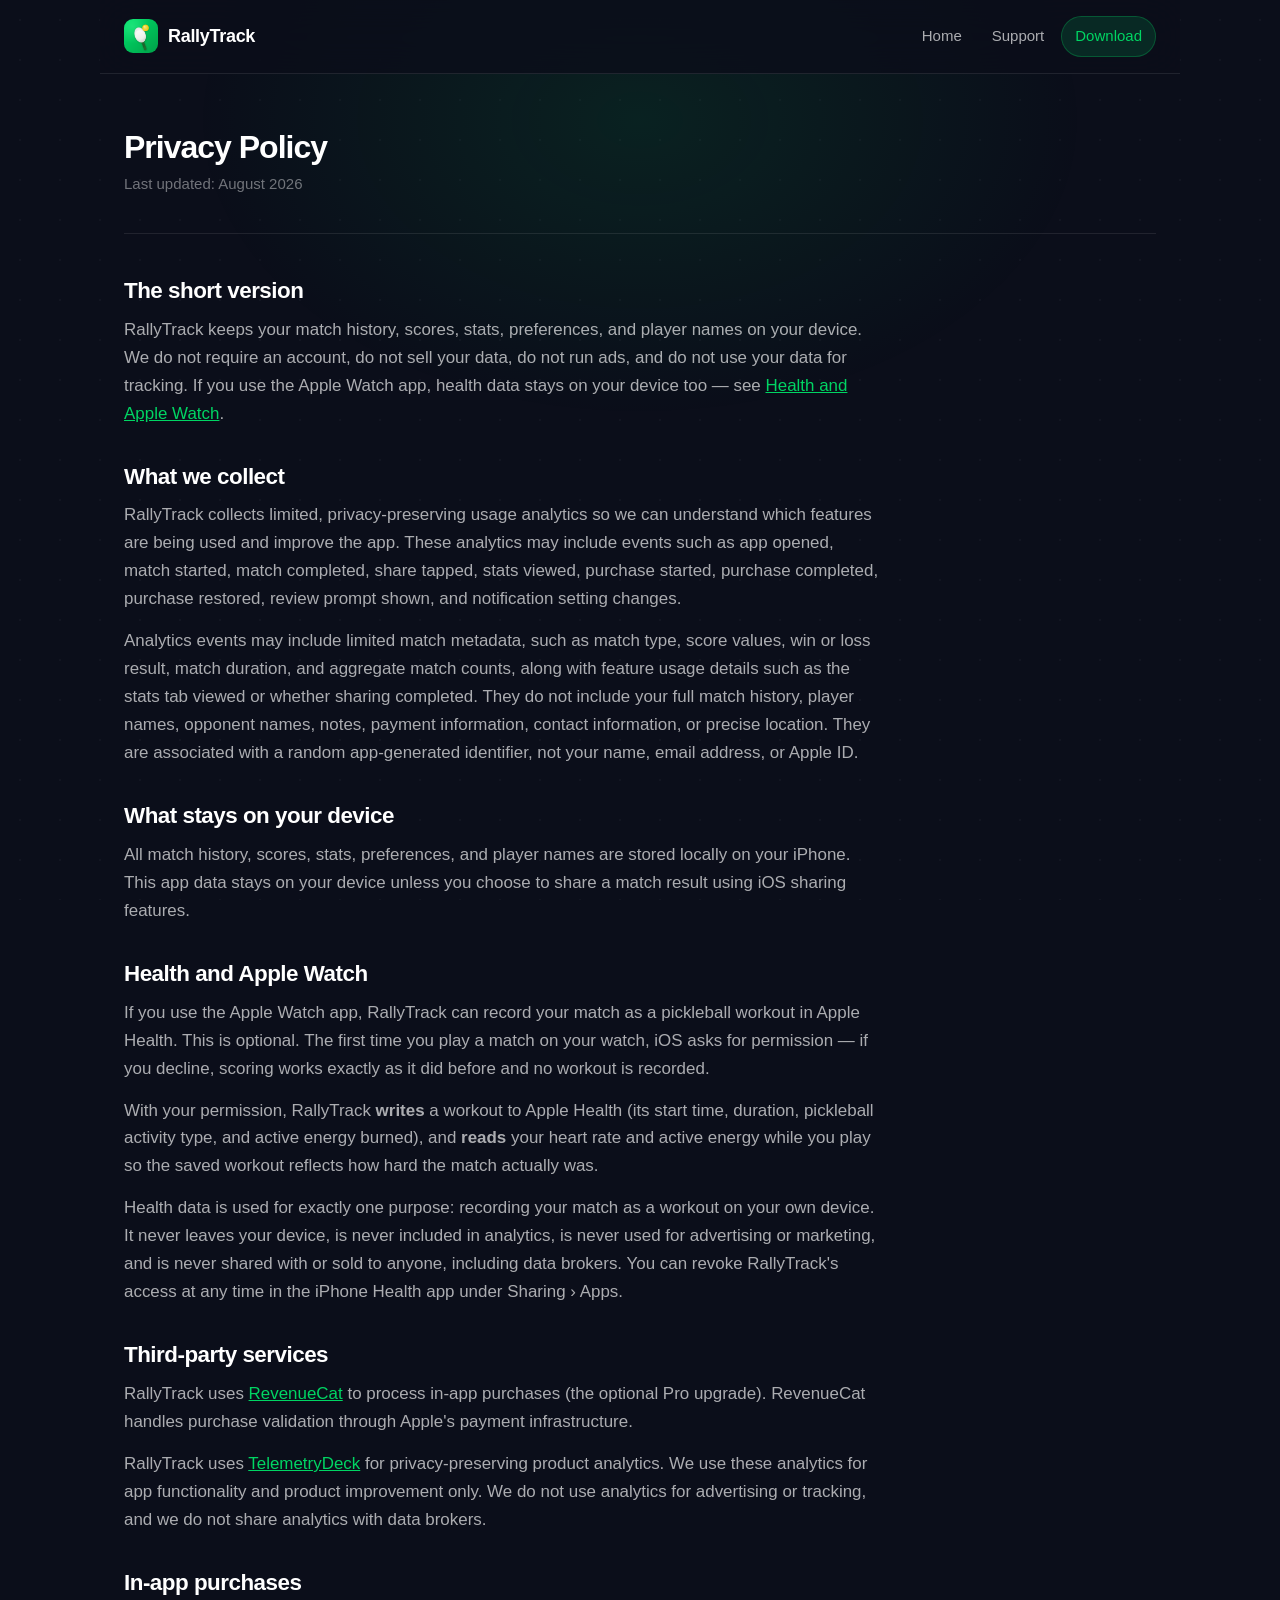
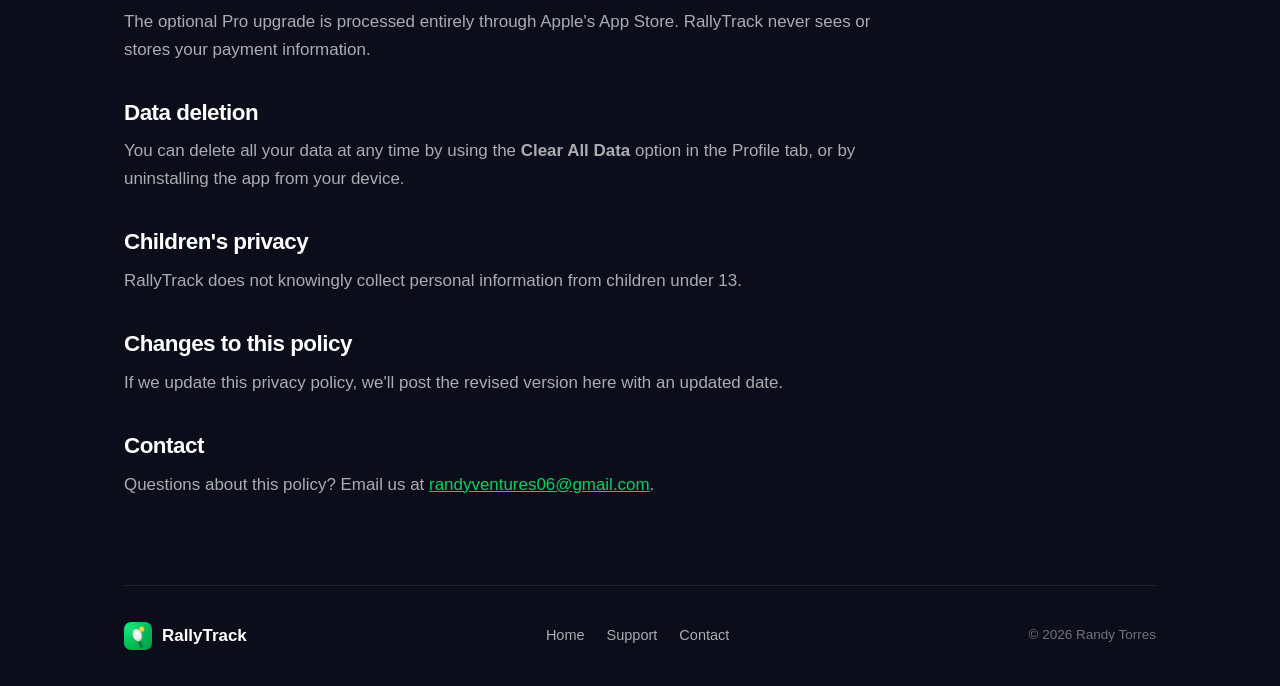
==== commit 6feb1b39: "Disclose HealthKit use in the privacy policy RallyTrack 2.1 records matches as pickleball workouts o" ====
--- a/site/privacy.html
+++ b/site/privacy.html
@@ -3,6 +3,7 @@
 <head>
   <meta charset="UTF-8" />
   <meta name="viewport" content="width=device-width, initial-scale=1" />
+  <meta name="google-site-verification" content="wBroqbIuySENHNyR4O4L8E7ySTpFGi9tNBqDDZl-vqA" />
 
   <title>Privacy Policy — RallyTrack Pickleball Score Keeper</title>
   <meta name="description" content="RallyTrack privacy policy. Match history, scores, stats and player names stay on your device. No account required, no data sold, no ads." />
@@ -42,13 +43,13 @@
 
     <div class="inner-hero">
       <h1>Privacy Policy</h1>
-      <p class="date">Last updated: July 2026</p>
+      <p class="date">Last updated: August 2026</p>
     </div>
 
     <div class="content-body">
 
       <h2>The short version</h2>
-      <p>RallyTrack keeps your match history, scores, stats, preferences, and player names on your device. We do not require an account, do not sell your data, do not run ads, and do not use your data for tracking.</p>
+      <p>RallyTrack keeps your match history, scores, stats, preferences, and player names on your device. We do not require an account, do not sell your data, do not run ads, and do not use your data for tracking. If you use the Apple Watch app, health data stays on your device too — see <a href="#health">Health and Apple Watch</a>.</p>
 
       <h2>What we collect</h2>
       <p>RallyTrack collects limited, privacy-preserving usage analytics so we can understand which features are being used and improve the app. These analytics may include events such as app opened, match started, match completed, share tapped, stats viewed, purchase started, purchase completed, purchase restored, review prompt shown, and notification setting changes.</p>
@@ -56,6 +57,11 @@
 
       <h2>What stays on your device</h2>
       <p>All match history, scores, stats, preferences, and player names are stored locally on your iPhone. This app data stays on your device unless you choose to share a match result using iOS sharing features.</p>
+
+      <h2 id="health">Health and Apple Watch</h2>
+      <p>If you use the Apple Watch app, RallyTrack can record your match as a pickleball workout in Apple Health. This is optional. The first time you play a match on your watch, iOS asks for permission — if you decline, scoring works exactly as it did before and no workout is recorded.</p>
+      <p>With your permission, RallyTrack <strong>writes</strong> a workout to Apple Health (its start time, duration, pickleball activity type, and active energy burned), and <strong>reads</strong> your heart rate and active energy while you play so the saved workout reflects how hard the match actually was.</p>
+      <p>Health data is used for exactly one purpose: recording your match as a workout on your own device. It never leaves your device, is never included in analytics, is never used for advertising or marketing, and is never shared with or sold to anyone, including data brokers. You can revoke RallyTrack's access at any time in the iPhone Health app under Sharing &rsaquo; Apps.</p>
 
       <h2>Third-party services</h2>
       <p>RallyTrack uses <a href="https://www.revenuecat.com/privacy" target="_blank" rel="noopener">RevenueCat</a> to process in-app purchases (the optional Pro upgrade). RevenueCat handles purchase validation through Apple's payment infrastructure.</p>
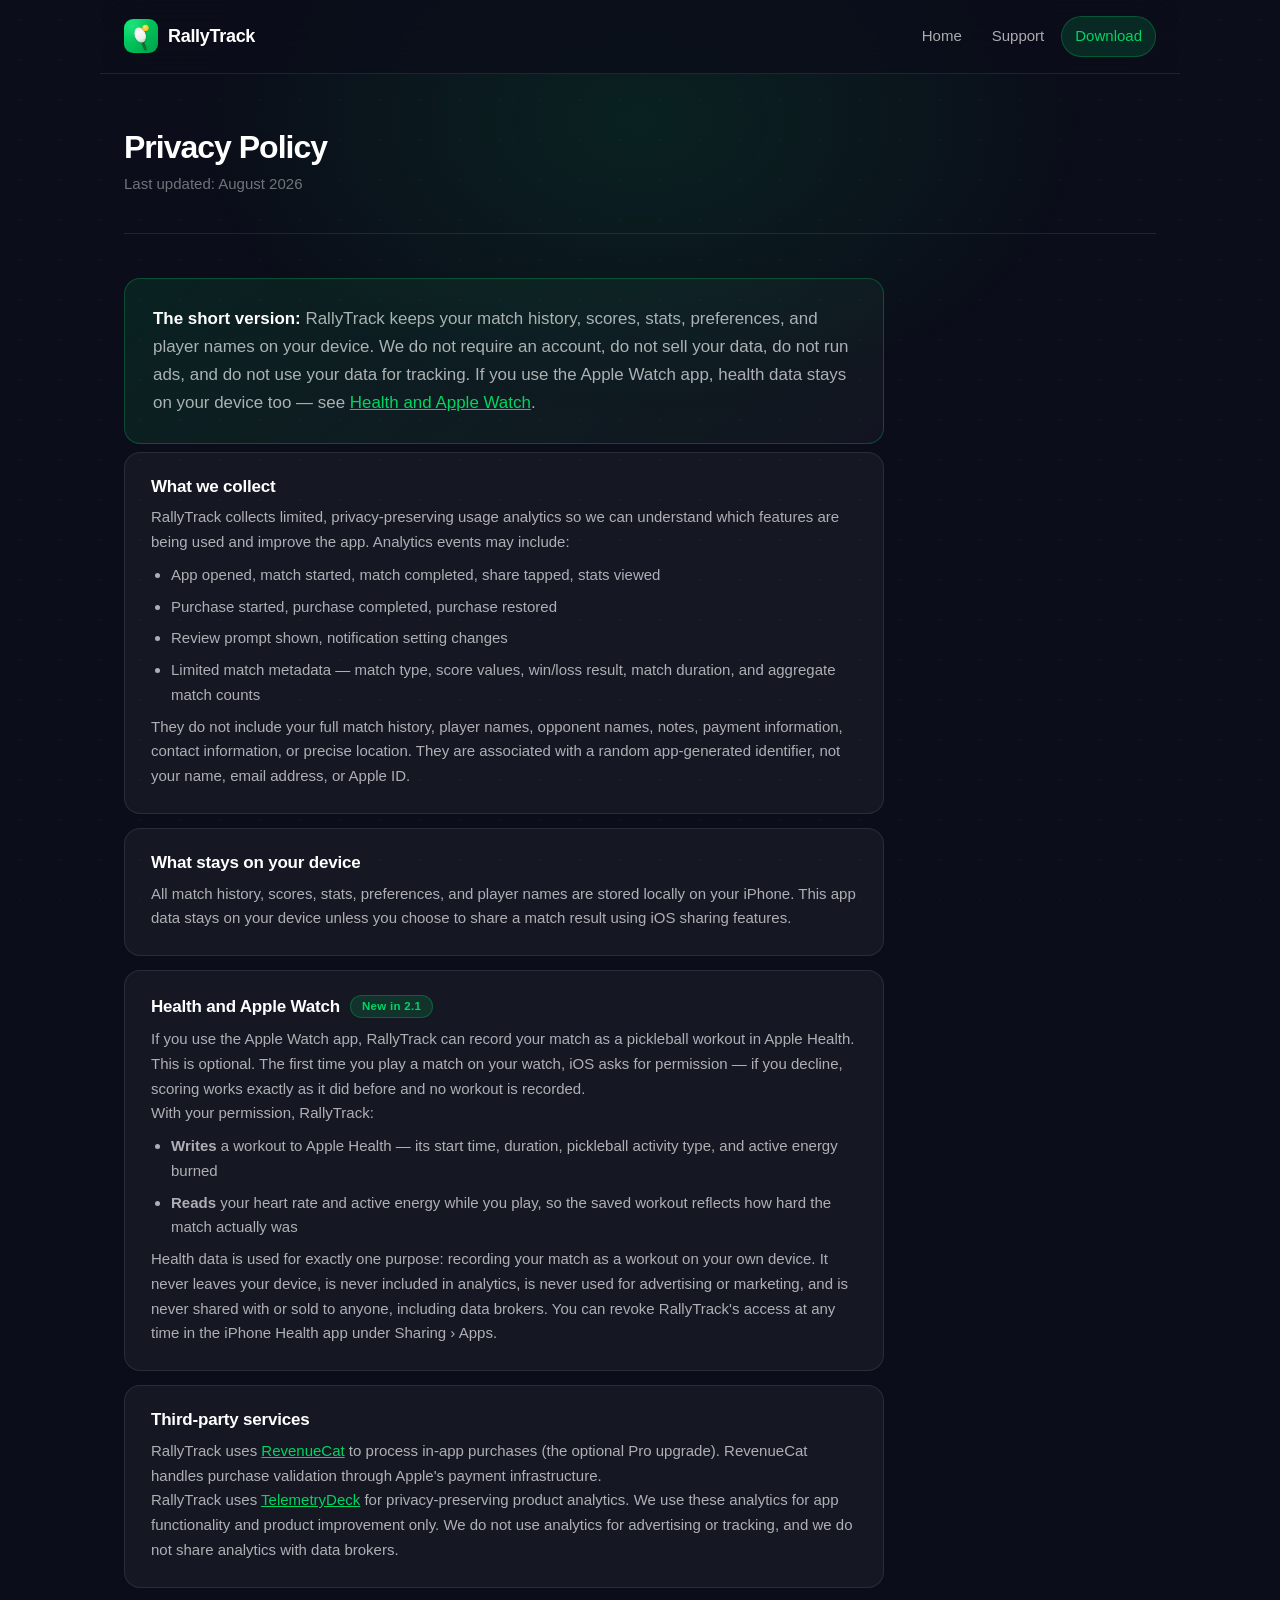
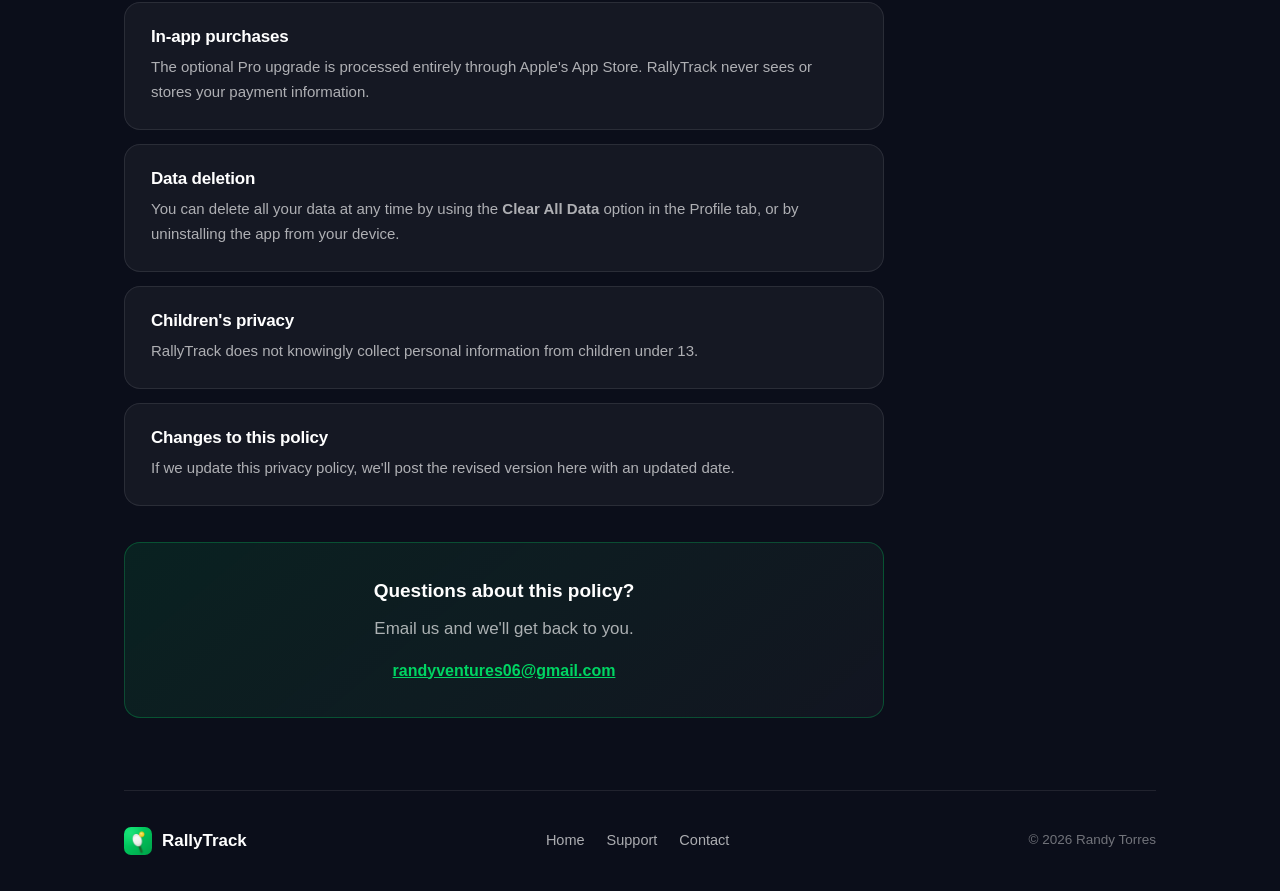
==== commit 5e71f2c8: "Give the privacy policy real visual structure privacy.html was the only inner page still rendering a" ====
--- a/site/privacy.html
+++ b/site/privacy.html
@@ -48,39 +48,69 @@
 
     <div class="content-body">
 
-      <h2>The short version</h2>
-      <p>RallyTrack keeps your match history, scores, stats, preferences, and player names on your device. We do not require an account, do not sell your data, do not run ads, and do not use your data for tracking. If you use the Apple Watch app, health data stays on your device too — see <a href="#health">Health and Apple Watch</a>.</p>
+      <div class="summary-card">
+        <p><strong>The short version:</strong> RallyTrack keeps your match history, scores, stats, preferences, and player names on your device. We do not require an account, do not sell your data, do not run ads, and do not use your data for tracking. If you use the Apple Watch app, health data stays on your device too — see <a href="#health">Health and Apple Watch</a>.</p>
+      </div>
 
-      <h2>What we collect</h2>
-      <p>RallyTrack collects limited, privacy-preserving usage analytics so we can understand which features are being used and improve the app. These analytics may include events such as app opened, match started, match completed, share tapped, stats viewed, purchase started, purchase completed, purchase restored, review prompt shown, and notification setting changes.</p>
-      <p>Analytics events may include limited match metadata, such as match type, score values, win or loss result, match duration, and aggregate match counts, along with feature usage details such as the stats tab viewed or whether sharing completed. They do not include your full match history, player names, opponent names, notes, payment information, contact information, or precise location. They are associated with a random app-generated identifier, not your name, email address, or Apple ID.</p>
+      <div class="faq-item">
+        <h2>What we collect</h2>
+        <p>RallyTrack collects limited, privacy-preserving usage analytics so we can understand which features are being used and improve the app. Analytics events may include:</p>
+        <ul>
+          <li>App opened, match started, match completed, share tapped, stats viewed</li>
+          <li>Purchase started, purchase completed, purchase restored</li>
+          <li>Review prompt shown, notification setting changes</li>
+          <li>Limited match metadata — match type, score values, win/loss result, match duration, and aggregate match counts</li>
+        </ul>
+        <p>They do not include your full match history, player names, opponent names, notes, payment information, contact information, or precise location. They are associated with a random app-generated identifier, not your name, email address, or Apple ID.</p>
+      </div>
 
-      <h2>What stays on your device</h2>
-      <p>All match history, scores, stats, preferences, and player names are stored locally on your iPhone. This app data stays on your device unless you choose to share a match result using iOS sharing features.</p>
+      <div class="faq-item">
+        <h2>What stays on your device</h2>
+        <p>All match history, scores, stats, preferences, and player names are stored locally on your iPhone. This app data stays on your device unless you choose to share a match result using iOS sharing features.</p>
+      </div>
 
-      <h2 id="health">Health and Apple Watch</h2>
-      <p>If you use the Apple Watch app, RallyTrack can record your match as a pickleball workout in Apple Health. This is optional. The first time you play a match on your watch, iOS asks for permission — if you decline, scoring works exactly as it did before and no workout is recorded.</p>
-      <p>With your permission, RallyTrack <strong>writes</strong> a workout to Apple Health (its start time, duration, pickleball activity type, and active energy burned), and <strong>reads</strong> your heart rate and active energy while you play so the saved workout reflects how hard the match actually was.</p>
-      <p>Health data is used for exactly one purpose: recording your match as a workout on your own device. It never leaves your device, is never included in analytics, is never used for advertising or marketing, and is never shared with or sold to anyone, including data brokers. You can revoke RallyTrack's access at any time in the iPhone Health app under Sharing &rsaquo; Apps.</p>
+      <div class="faq-item">
+        <h2 id="health">Health and Apple Watch <span class="tag">New in 2.1</span></h2>
+        <p>If you use the Apple Watch app, RallyTrack can record your match as a pickleball workout in Apple Health. This is optional. The first time you play a match on your watch, iOS asks for permission — if you decline, scoring works exactly as it did before and no workout is recorded.</p>
+        <p>With your permission, RallyTrack:</p>
+        <ul>
+          <li><strong>Writes</strong> a workout to Apple Health — its start time, duration, pickleball activity type, and active energy burned</li>
+          <li><strong>Reads</strong> your heart rate and active energy while you play, so the saved workout reflects how hard the match actually was</li>
+        </ul>
+        <p>Health data is used for exactly one purpose: recording your match as a workout on your own device. It never leaves your device, is never included in analytics, is never used for advertising or marketing, and is never shared with or sold to anyone, including data brokers. You can revoke RallyTrack's access at any time in the iPhone Health app under Sharing &rsaquo; Apps.</p>
+      </div>
 
-      <h2>Third-party services</h2>
-      <p>RallyTrack uses <a href="https://www.revenuecat.com/privacy" target="_blank" rel="noopener">RevenueCat</a> to process in-app purchases (the optional Pro upgrade). RevenueCat handles purchase validation through Apple's payment infrastructure.</p>
-      <p>RallyTrack uses <a href="https://telemetrydeck.com/privacy/" target="_blank" rel="noopener">TelemetryDeck</a> for privacy-preserving product analytics. We use these analytics for app functionality and product improvement only. We do not use analytics for advertising or tracking, and we do not share analytics with data brokers.</p>
+      <div class="faq-item">
+        <h2>Third-party services</h2>
+        <p>RallyTrack uses <a href="https://www.revenuecat.com/privacy" target="_blank" rel="noopener">RevenueCat</a> to process in-app purchases (the optional Pro upgrade). RevenueCat handles purchase validation through Apple's payment infrastructure.</p>
+        <p>RallyTrack uses <a href="https://telemetrydeck.com/privacy/" target="_blank" rel="noopener">TelemetryDeck</a> for privacy-preserving product analytics. We use these analytics for app functionality and product improvement only. We do not use analytics for advertising or tracking, and we do not share analytics with data brokers.</p>
+      </div>
 
-      <h2>In-app purchases</h2>
-      <p>The optional Pro upgrade is processed entirely through Apple's App Store. RallyTrack never sees or stores your payment information.</p>
+      <div class="faq-item">
+        <h2>In-app purchases</h2>
+        <p>The optional Pro upgrade is processed entirely through Apple's App Store. RallyTrack never sees or stores your payment information.</p>
+      </div>
 
-      <h2>Data deletion</h2>
-      <p>You can delete all your data at any time by using the <strong>Clear All Data</strong> option in the Profile tab, or by uninstalling the app from your device.</p>
+      <div class="faq-item">
+        <h2>Data deletion</h2>
+        <p>You can delete all your data at any time by using the <strong>Clear All Data</strong> option in the Profile tab, or by uninstalling the app from your device.</p>
+      </div>
 
-      <h2>Children's privacy</h2>
-      <p>RallyTrack does not knowingly collect personal information from children under 13.</p>
+      <div class="faq-item">
+        <h2>Children's privacy</h2>
+        <p>RallyTrack does not knowingly collect personal information from children under 13.</p>
+      </div>
 
-      <h2>Changes to this policy</h2>
-      <p>If we update this privacy policy, we'll post the revised version here with an updated date.</p>
+      <div class="faq-item">
+        <h2>Changes to this policy</h2>
+        <p>If we update this privacy policy, we'll post the revised version here with an updated date.</p>
+      </div>
 
-      <h2>Contact</h2>
-      <p>Questions about this policy? Email us at <a href="mailto:randyventures06@gmail.com">randyventures06@gmail.com</a>.</p>
+      <div class="contact-card">
+        <h3>Questions about this policy?</h3>
+        <p>Email us and we'll get back to you.</p>
+        <a href="mailto:randyventures06@gmail.com">randyventures06@gmail.com</a>
+      </div>
 
     </div>
   </main>
--- a/site/styles.css
+++ b/site/styles.css
@@ -584,6 +584,37 @@
 .contact-card p { color: var(--text-sec); margin-bottom: 14px; }
 .contact-card a { font-size: 16px; font-weight: 600; }
 
+/* ─── Policy pages (privacy) ─────────────────────────── */
+/* Same green-tinted treatment as .contact-card for the top-of-page
+   TL;DR, but left-aligned body copy instead of a centered CTA block. */
+.summary-card {
+  background: linear-gradient(140deg, rgba(0,213,99,.10), rgba(255,255,255,.03));
+  border: 1px solid var(--green-line);
+  border-radius: var(--radius);
+  padding: 26px 28px;
+  margin-bottom: 8px;
+}
+.summary-card p { color: var(--text-sec); margin: 0; }
+.summary-card p:last-child { margin: 0; }
+.summary-card strong { color: var(--text); }
+
+/* A tag like .eyebrow, sized to sit inline atop a .faq-item instead of a
+   hero section — flags the one policy section that changed most recently. */
+.faq-item h2 { display: flex; flex-wrap: wrap; align-items: center; gap: 10px; }
+.faq-item .tag {
+  display: inline-flex;
+  align-items: center;
+  gap: 6px;
+  background: var(--green-soft);
+  border: 1px solid var(--green-line);
+  color: var(--green);
+  font-size: 11.5px;
+  font-weight: 700;
+  letter-spacing: .3px;
+  padding: 4px 11px;
+  border-radius: 999px;
+}
+
 /* ─── Footer ──────────────────────────────────────────── */
 .footer {
   border-top: 1px solid var(--border);
